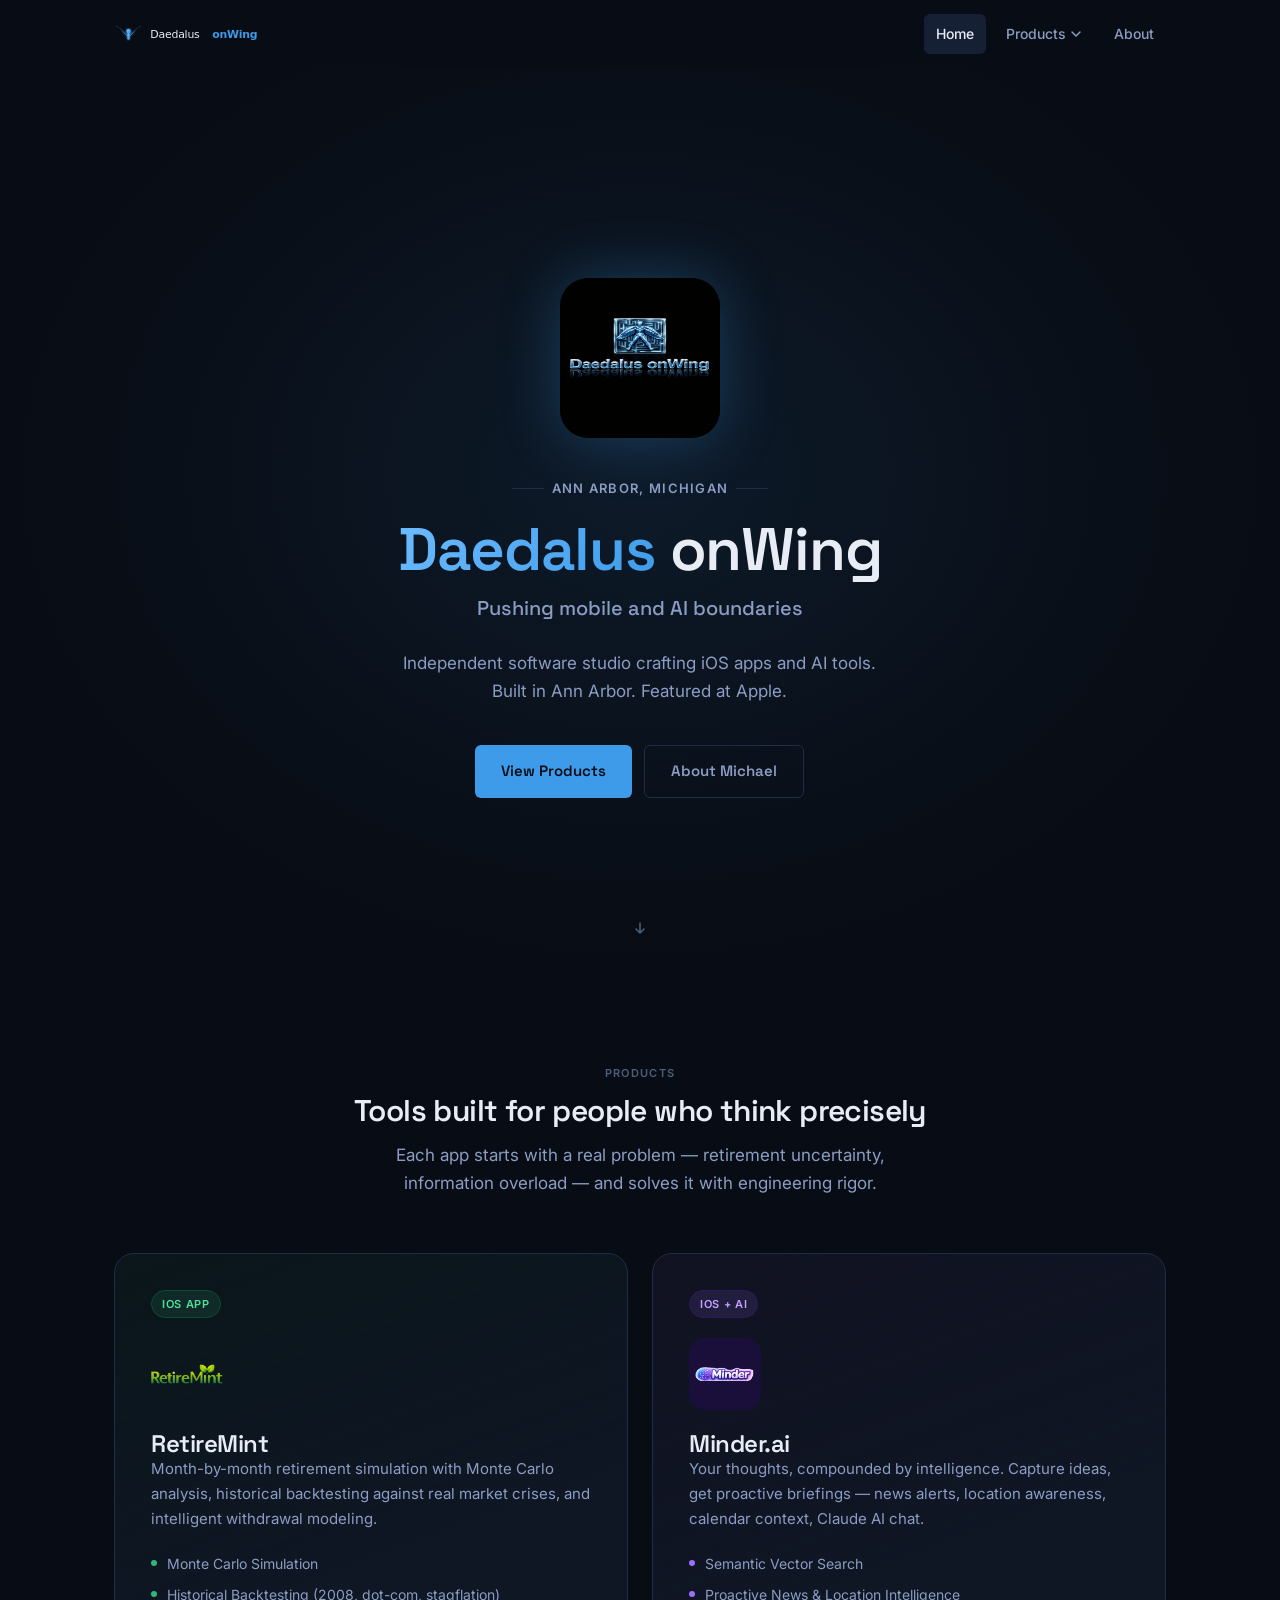
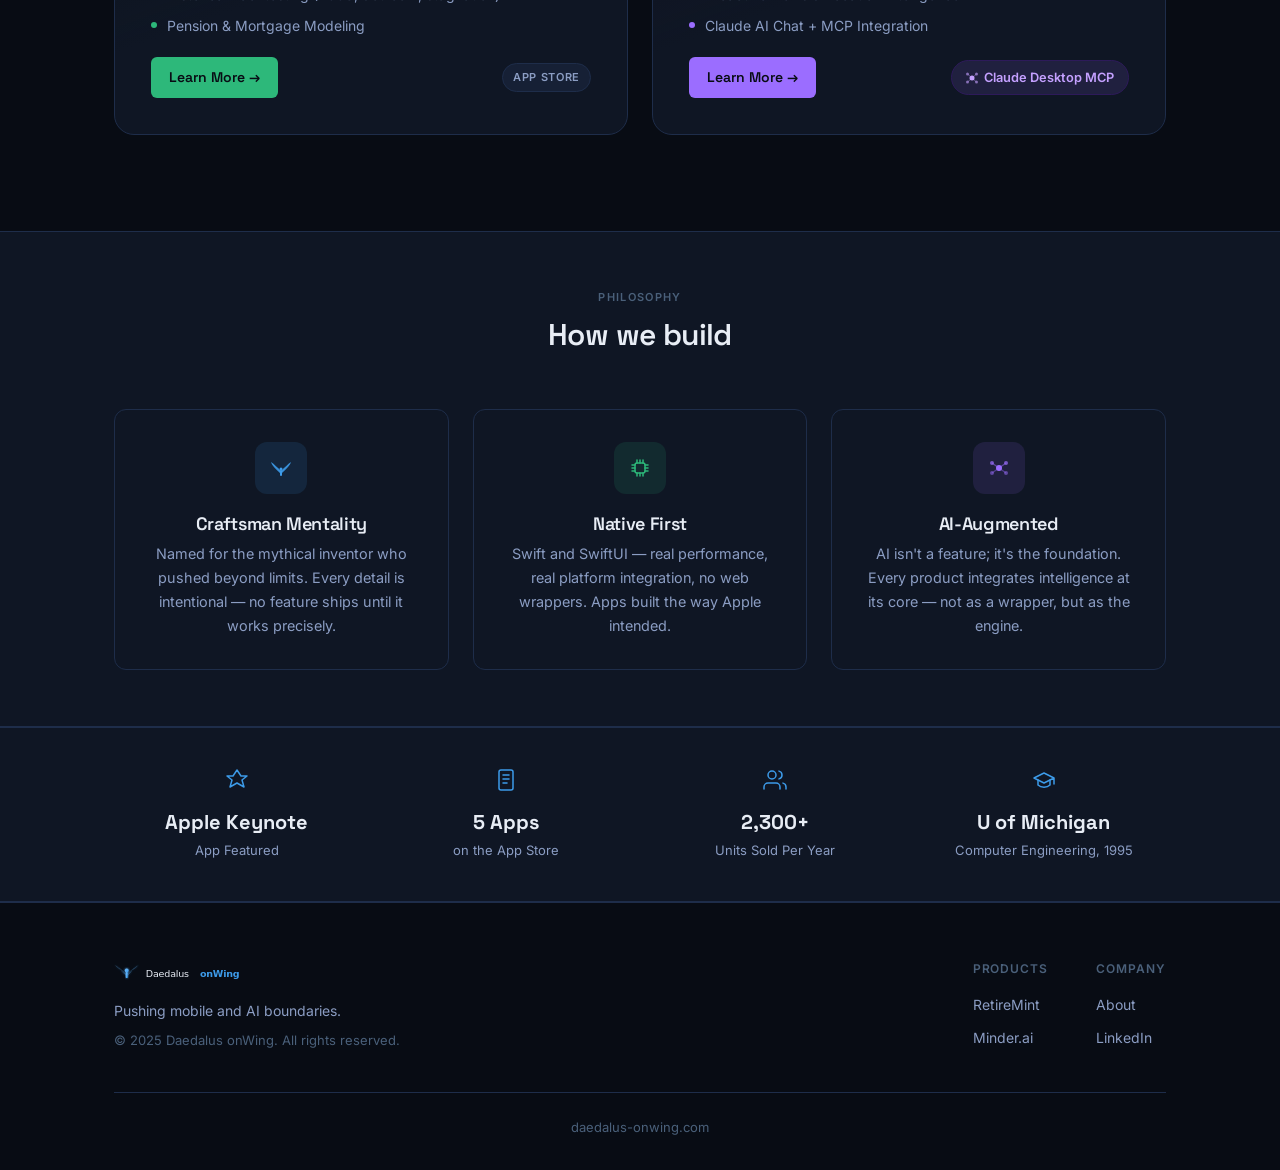
==== index.html @ b5684423 "Initial Daedalus onWing website" ====
<!DOCTYPE html>
<html lang="en">
<head>
  <meta charset="UTF-8">
  <meta name="viewport" content="width=device-width, initial-scale=1.0">
  <title>Daedalus onWing — Pushing Mobile and AI Boundaries</title>
  <meta name="description" content="Independent software studio crafting iOS apps and AI tools. Home of RetireMint and Minder.ai. Built in Ann Arbor. Featured at Apple.">
  <meta property="og:type" content="website">
  <meta property="og:title" content="Daedalus onWing — Pushing Mobile and AI Boundaries">
  <meta property="og:description" content="Independent software studio crafting iOS apps and AI tools. Home of RetireMint and Minder.ai.">
  <meta property="og:url" content="https://daedalus-onwing.com/">
  <link rel="preconnect" href="https://fonts.googleapis.com">
  <link rel="preconnect" href="https://fonts.gstatic.com" crossorigin>
  <link href="https://fonts.googleapis.com/css2?family=Inter:wght@300;400;500;600;700&family=Space+Grotesk:wght@400;500;600;700&display=swap" rel="stylesheet">
  <link rel="stylesheet" href="/assets/css/main.css">
</head>
<body>

<!-- ── Navigation ── -->
<nav class="nav" id="nav">
  <div class="nav-inner container">
    <a href="/index.html" class="nav-logo">
      <img src="/assets/svg/logo-daedalus.svg" alt="Daedalus onWing" height="32" width="160">
    </a>
    <ul class="nav-links">
      <li><a href="/index.html" class="nav-link active">Home</a></li>
      <li class="nav-item-dropdown">
        <button class="nav-link nav-dropdown-trigger" aria-expanded="false" aria-haspopup="true">
          Products
          <svg width="12" height="12" viewBox="0 0 12 12" fill="none">
            <path d="M2 4l4 4 4-4" stroke="currentColor" stroke-width="1.5" stroke-linecap="round" stroke-linejoin="round"/>
          </svg>
        </button>
        <div class="nav-dropdown">
          <a href="/products/retiremint.html" class="nav-dropdown-item">
            <img src="/assets/svg/logo-retiremint.svg" height="22" width="110" alt="">
            <div>
              <strong>RetireMint</strong>
              <span>Retirement planning simulator</span>
            </div>
          </a>
          <div class="nav-dropdown-divider"></div>
          <a href="/products/minder-ai.html" class="nav-dropdown-item">
            <img src="/assets/svg/logo-minder.svg" height="22" width="100" alt="">
            <div>
              <strong>Minder.ai</strong>
              <span>Proactive knowledge intelligence</span>
            </div>
          </a>
        </div>
      </li>
      <li><a href="/about.html" class="nav-link">About</a></li>
    </ul>
    <button class="nav-hamburger" aria-label="Open menu" aria-expanded="false">
      <span></span><span></span><span></span>
    </button>
  </div>
  <div class="nav-mobile-drawer">
    <a href="/index.html" class="nav-mobile-link">Home</a>
    <div class="nav-mobile-label">Products</div>
    <a href="/products/retiremint.html" class="nav-mobile-link nav-mobile-link--sub">RetireMint</a>
    <a href="/products/minder-ai.html"  class="nav-mobile-link nav-mobile-link--sub">Minder.ai</a>
    <a href="/about.html" class="nav-mobile-link">About</a>
  </div>
</nav>

<main style="padding-top: 68px;">

  <!-- ── Hero ── -->
  <section class="hero hero-glow-brand">
    <div class="hero-content">
      <img src="/assets/images/hero-daedalus.png"
           alt="Daedalus onWing" class="hero-logo animate-in"
           width="160" height="160"
           style="border-radius: 28px; box-shadow: 0 0 60px rgba(61,155,233,0.3);">
      <div class="hero-eyebrow animate-in" style="--delay:100ms">Ann Arbor, Michigan</div>
      <h1 class="animate-in" style="--delay:180ms">
        <span class="grad-brand">Daedalus</span> onWing
      </h1>
      <p class="hero-tagline animate-in" style="--delay:240ms">
        Pushing mobile and AI boundaries
      </p>
      <p class="hero-desc animate-in" style="--delay:300ms">
        Independent software studio crafting iOS apps and AI tools.<br>
        Built in Ann Arbor. Featured at Apple.
      </p>
      <div class="hero-cta animate-in" style="--delay:380ms">
        <a href="#products" class="btn btn-primary">View Products</a>
        <a href="/about.html" class="btn btn-ghost">About Michael</a>
      </div>
    </div>
    <div class="scroll-indicator">
      <svg width="16" height="16" viewBox="0 0 16 16" fill="none">
        <path d="M8 3v10M4 9l4 4 4-4" stroke="currentColor" stroke-width="1.5" stroke-linecap="round" stroke-linejoin="round"/>
      </svg>
    </div>
  </section>

  <!-- ── Products ── -->
  <section class="section" id="products">
    <div class="container">
      <div class="section-header animate-in">
        <span class="section-label">Products</span>
        <h2>Tools built for people who think precisely</h2>
        <p>Each app starts with a real problem — retirement uncertainty, information overload — and solves it with engineering rigor.</p>
      </div>

      <div class="products-grid">
        <!-- RetireMint -->
        <div class="product-card product-card-mint animate-in" style="--delay:80ms">
          <div class="product-card-header">
            <span class="badge badge-mint">iOS App</span>
          </div>
          <img src="/assets/images/retiremint-logo.png"
               alt="RetireMint" class="product-logo"
               width="72" height="72"
               style="border-radius: 16px;">
          <div>
            <h3>RetireMint</h3>
            <p>Month-by-month retirement simulation with Monte Carlo analysis, historical backtesting against real market crises, and intelligent withdrawal modeling.</p>
          </div>
          <div class="product-features">
            <div class="product-feature">
              <span class="product-feature-dot dot-mint"></span>
              Monte Carlo Simulation
            </div>
            <div class="product-feature">
              <span class="product-feature-dot dot-mint"></span>
              Historical Backtesting (2008, dot-com, stagflation)
            </div>
            <div class="product-feature">
              <span class="product-feature-dot dot-mint"></span>
              Pension &amp; Mortgage Modeling
            </div>
          </div>
          <div class="product-card-footer">
            <a href="/products/retiremint.html" class="btn btn-sm btn-mint">Learn More →</a>
            <span class="badge badge-neutral">App Store</span>
          </div>
        </div>

        <!-- Minder.ai -->
        <div class="product-card product-card-mind animate-in" style="--delay:160ms">
          <div class="product-card-header">
            <span class="badge badge-mind">iOS + AI</span>
          </div>
          <img src="/assets/images/minder-appname.png"
               alt="Minder.ai" class="product-logo"
               width="72" height="72"
               style="border-radius: 16px; object-fit: contain; background: #1a0f3a; padding: 6px;">
          <div>
            <h3>Minder.ai</h3>
            <p>Your thoughts, compounded by intelligence. Capture ideas, get proactive briefings — news alerts, location awareness, calendar context, Claude AI chat.</p>
          </div>
          <div class="product-features">
            <div class="product-feature">
              <span class="product-feature-dot dot-mind"></span>
              Semantic Vector Search
            </div>
            <div class="product-feature">
              <span class="product-feature-dot dot-mind"></span>
              Proactive News &amp; Location Intelligence
            </div>
            <div class="product-feature">
              <span class="product-feature-dot dot-mind"></span>
              Claude AI Chat + MCP Integration
            </div>
          </div>
          <div class="product-card-footer">
            <a href="/products/minder-ai.html" class="btn btn-sm btn-mind">Learn More →</a>
            <span class="mcp-pill">
              <svg width="12" height="12" viewBox="0 0 12 12" fill="none">
                <circle cx="6" cy="6" r="2.5" fill="currentColor"/>
                <circle cx="1.5" cy="2" r="1.5" fill="currentColor" opacity="0.6"/>
                <circle cx="10.5" cy="2" r="1.5" fill="currentColor" opacity="0.6"/>
                <circle cx="1.5" cy="10" r="1.5" fill="currentColor" opacity="0.6"/>
                <circle cx="10.5" cy="10" r="1.5" fill="currentColor" opacity="0.6"/>
                <line x1="6" y1="6" x2="1.5" y2="2" stroke="currentColor" stroke-width="0.8" opacity="0.5"/>
                <line x1="6" y1="6" x2="10.5" y2="2" stroke="currentColor" stroke-width="0.8" opacity="0.5"/>
                <line x1="6" y1="6" x2="1.5" y2="10" stroke="currentColor" stroke-width="0.8" opacity="0.5"/>
                <line x1="6" y1="6" x2="10.5" y2="10" stroke="currentColor" stroke-width="0.8" opacity="0.5"/>
              </svg>
              Claude Desktop MCP
            </span>
          </div>
        </div>
      </div>
    </div>
  </section>

  <!-- ── Studio Philosophy ── -->
  <section class="section-sm" style="background: var(--surface); border-top: 1px solid var(--border); border-bottom: 1px solid var(--border);">
    <div class="container">
      <div class="section-header animate-in">
        <span class="section-label">Philosophy</span>
        <h2>How we build</h2>
      </div>
      <div class="philosophy-grid">
        <div class="philosophy-card animate-in" style="--delay:60ms">
          <div class="philosophy-icon">
            <!-- Wing icon -->
            <svg width="24" height="24" viewBox="0 0 24 24" fill="none">
              <path d="M12 18C8 14 3 10 2 6c3 2 7 6 10 9z" fill="currentColor" opacity="0.9"/>
              <path d="M12 18c4-4 9-8 10-12-3 2-7 6-10 9z" fill="currentColor" opacity="0.9"/>
              <rect x="11" y="14" width="2" height="6" rx="1" fill="currentColor"/>
              <circle cx="12" cy="13" r="1.5" fill="currentColor"/>
            </svg>
          </div>
          <h3>Craftsman Mentality</h3>
          <p>Named for the mythical inventor who pushed beyond limits. Every detail is intentional — no feature ships until it works precisely.</p>
        </div>
        <div class="philosophy-card animate-in" style="--delay:140ms">
          <div class="philosophy-icon" style="background: var(--mint-glow); color: var(--mint);">
            <!-- Chip icon -->
            <svg width="24" height="24" viewBox="0 0 24 24" fill="none">
              <rect x="7" y="7" width="10" height="10" rx="2" stroke="currentColor" stroke-width="1.5"/>
              <path d="M9 4v3M12 4v3M15 4v3M9 17v3M12 17v3M15 17v3M4 9h3M4 12h3M4 15h3M17 9h3M17 12h3M17 15h3" stroke="currentColor" stroke-width="1.5" stroke-linecap="round"/>
            </svg>
          </div>
          <h3>Native First</h3>
          <p>Swift and SwiftUI — real performance, real platform integration, no web wrappers. Apps built the way Apple intended.</p>
        </div>
        <div class="philosophy-card animate-in" style="--delay:220ms">
          <div class="philosophy-icon" style="background: var(--mind-glow); color: var(--mind);">
            <!-- Brain/nodes icon -->
            <svg width="24" height="24" viewBox="0 0 24 24" fill="none">
              <circle cx="12" cy="12" r="3" fill="currentColor"/>
              <circle cx="5" cy="7"  r="2" fill="currentColor" opacity="0.7"/>
              <circle cx="19" cy="7" r="2" fill="currentColor" opacity="0.7"/>
              <circle cx="5" cy="17" r="2" fill="currentColor" opacity="0.5"/>
              <circle cx="19" cy="17" r="2" fill="currentColor" opacity="0.5"/>
              <line x1="12" y1="12" x2="5"  y2="7"  stroke="currentColor" stroke-width="1.2" opacity="0.5"/>
              <line x1="12" y1="12" x2="19" y2="7"  stroke="currentColor" stroke-width="1.2" opacity="0.5"/>
              <line x1="12" y1="12" x2="5"  y2="17" stroke="currentColor" stroke-width="1.2" opacity="0.4"/>
              <line x1="12" y1="12" x2="19" y2="17" stroke="currentColor" stroke-width="1.2" opacity="0.4"/>
            </svg>
          </div>
          <h3>AI-Augmented</h3>
          <p>AI isn't a feature; it's the foundation. Every product integrates intelligence at its core — not as a wrapper, but as the engine.</p>
        </div>
      </div>
    </div>
  </section>

  <!-- ── Credibility Strip ── -->
  <section class="cred-strip">
    <div class="container">
      <div class="cred-grid">
        <div class="cred-item animate-in">
          <div class="cred-icon">
            <svg width="24" height="24" viewBox="0 0 24 24" fill="none">
              <path d="M12 2L8 8H2l5 4-2 7 7-4 7 4-2-7 5-4h-6z" stroke="currentColor" stroke-width="1.5" stroke-linejoin="round"/>
            </svg>
          </div>
          <div class="cred-value">Apple Keynote</div>
          <div class="cred-label">App Featured</div>
        </div>
        <div class="cred-item animate-in" style="--delay:80ms">
          <div class="cred-icon">
            <svg width="24" height="24" viewBox="0 0 24 24" fill="none">
              <rect x="5" y="2" width="14" height="20" rx="2" stroke="currentColor" stroke-width="1.5"/>
              <path d="M9 7h6M9 11h6M9 15h4" stroke="currentColor" stroke-width="1.5" stroke-linecap="round"/>
            </svg>
          </div>
          <div class="cred-value">5 Apps</div>
          <div class="cred-label">on the App Store</div>
        </div>
        <div class="cred-item animate-in" style="--delay:160ms">
          <div class="cred-icon">
            <svg width="24" height="24" viewBox="0 0 24 24" fill="none">
              <path d="M17 21v-2a4 4 0 0 0-4-4H5a4 4 0 0 0-4 4v2" stroke="currentColor" stroke-width="1.5" stroke-linecap="round"/>
              <circle cx="9" cy="7" r="4" stroke="currentColor" stroke-width="1.5"/>
              <path d="M23 21v-2a4 4 0 0 0-3-3.87M16 3.13a4 4 0 0 1 0 7.75" stroke="currentColor" stroke-width="1.5" stroke-linecap="round"/>
            </svg>
          </div>
          <div class="cred-value">2,300+</div>
          <div class="cred-label">Units Sold Per Year</div>
        </div>
        <div class="cred-item animate-in" style="--delay:240ms">
          <div class="cred-icon">
            <svg width="24" height="24" viewBox="0 0 24 24" fill="none">
              <path d="M22 10v6M2 10l10-5 10 5-10 5-10-5z" stroke="currentColor" stroke-width="1.5" stroke-linecap="round" stroke-linejoin="round"/>
              <path d="M6 12v5c3 3 9 3 12 0v-5" stroke="currentColor" stroke-width="1.5" stroke-linecap="round"/>
            </svg>
          </div>
          <div class="cred-value">U of Michigan</div>
          <div class="cred-label">Computer Engineering, 1995</div>
        </div>
      </div>
    </div>
  </section>

</main>

<!-- ── Footer ── -->
<footer class="footer">
  <div class="container">
    <div class="footer-inner">
      <div class="footer-brand">
        <img src="/assets/svg/logo-daedalus.svg" alt="Daedalus onWing" height="28" width="140">
        <p class="footer-tagline">Pushing mobile and AI boundaries.</p>
        <p class="footer-copy">© 2025 Daedalus onWing. All rights reserved.</p>
      </div>
      <nav class="footer-nav">
        <div class="footer-col">
          <strong>Products</strong>
          <a href="/products/retiremint.html">RetireMint</a>
          <a href="/products/minder-ai.html">Minder.ai</a>
        </div>
        <div class="footer-col">
          <strong>Company</strong>
          <a href="/about.html">About</a>
          <a href="https://www.linkedin.com/in/MichaelASuarez" target="_blank" rel="noopener noreferrer">LinkedIn</a>
        </div>
      </nav>
    </div>
    <div class="footer-bottom">daedalus-onwing.com</div>
  </div>
</footer>

<script src="/assets/js/main.js"></script>
</body>
</html>
---- assets/css/main.css ----
/* ============================================================
   Daedalus onWing — main.css
   ============================================================ */

/* 1. Reset */
*, *::before, *::after { box-sizing: border-box; }
html { scroll-behavior: smooth; }
body { margin: 0; }
img, video { display: block; max-width: 100%; }
ul { list-style: none; margin: 0; padding: 0; }
button { font: inherit; cursor: pointer; }
a { text-decoration: none; color: inherit; }

/* 2. CSS Custom Properties */
:root {
  --bg:           #080c14;
  --surface:      #0f1624;
  --surface-2:    #162035;
  --border:       #1e2d4a;
  --border-glow:  #2d4a7a;
  --text:         #e8edf5;
  --text-muted:   #8b9dc3;
  --text-dim:     #4a607a;

  --brand:        #3d9be9;
  --brand-bright: #6dbcff;
  --brand-dim:    #1a4a7a;
  --brand-glow:   rgba(61, 155, 233, 0.12);
  --brand-glow-strong: rgba(61, 155, 233, 0.22);

  --mint:         #2db87a;
  --mint-bright:  #50e09a;
  --mint-dim:     #0f4a30;
  --mint-glow:    rgba(45, 184, 122, 0.12);

  --mind:         #9b6dff;
  --mind-bright:  #c4a0ff;
  --mind-dim:     #2d1a5a;
  --mind-glow:    rgba(155, 109, 255, 0.12);

  --radius-sm:  6px;
  --radius-md:  12px;
  --radius-lg:  20px;
  --radius-xl:  32px;
  --trans:      250ms ease;
  --trans-fast: 150ms ease;
  --shadow:     0 4px 24px rgba(0,0,0,0.45);
}

/* 3. Base Typography */
body {
  font-family: 'Inter', system-ui, sans-serif;
  font-size: 1rem;
  line-height: 1.65;
  color: var(--text);
  background: var(--bg);
  -webkit-font-smoothing: antialiased;
}

h1, h2, h3, h4 {
  font-family: 'Space Grotesk', system-ui, sans-serif;
  font-weight: 600;
  line-height: 1.15;
  letter-spacing: -0.02em;
  margin: 0 0 1rem;
  color: var(--text);
}

h1 { font-size: clamp(2rem, 5vw, 3rem); }
h2 { font-size: clamp(1.5rem, 3.5vw, 1.875rem); }
h3 { font-size: 1.25rem; }
h4 { font-size: 1.05rem; }

p { margin: 0 0 1rem; color: var(--text-muted); }
p:last-child { margin-bottom: 0; }

code, pre {
  font-family: 'SF Mono', 'Fira Code', 'Cascadia Code', monospace;
  font-size: 0.875rem;
}

/* 4. Layout */
.container { max-width: 1100px; margin: 0 auto; padding: 0 24px; }
.container-narrow { max-width: 760px; margin: 0 auto; padding: 0 24px; }
.section { padding: 96px 0; }
.section-sm { padding: 56px 0; }

@media (max-width: 768px) {
  .section { padding: 56px 0; }
  .section-sm { padding: 40px 0; }
}

/* 5. Animations */
.animate-in {
  opacity: 0;
  transform: translateY(28px);
  transition: opacity 0.55s ease, transform 0.55s ease;
  transition-delay: var(--delay, 0ms);
}
.animate-in.visible {
  opacity: 1;
  transform: translateY(0);
}

/* 6. Navigation */
.nav {
  position: fixed;
  top: 0; left: 0; right: 0;
  z-index: 200;
  transition: background var(--trans), border-color var(--trans), box-shadow var(--trans);
}
.nav.scrolled {
  background: rgba(8, 12, 20, 0.88);
  backdrop-filter: blur(20px);
  -webkit-backdrop-filter: blur(20px);
  border-bottom: 1px solid var(--border);
  box-shadow: 0 2px 20px rgba(0,0,0,0.3);
}
.nav-inner {
  display: flex;
  align-items: center;
  height: 68px;
  gap: 48px;
}
.nav-logo img { display: block; }
.nav-logo { flex-shrink: 0; }
.nav-links {
  display: flex;
  align-items: center;
  gap: 8px;
  margin-left: auto;
}
.nav-link {
  display: flex;
  align-items: center;
  gap: 4px;
  padding: 8px 12px;
  border-radius: var(--radius-sm);
  color: var(--text-muted);
  font-size: 0.875rem;
  font-weight: 500;
  background: none;
  border: none;
  transition: color var(--trans-fast), background var(--trans-fast);
  white-space: nowrap;
}
.nav-link:hover, .nav-link.active { color: var(--text); background: var(--surface-2); }
.nav-link svg { transition: transform var(--trans-fast); }
.nav-item-dropdown:hover .nav-link svg { transform: rotate(180deg); }

/* Dropdown */
.nav-item-dropdown { position: relative; }
.nav-dropdown {
  position: absolute;
  top: calc(100% + 8px);
  right: 0;
  min-width: 260px;
  background: var(--surface-2);
  border: 1px solid var(--border);
  border-radius: var(--radius-md);
  padding: 6px;
  opacity: 0;
  pointer-events: none;
  transform: translateY(-8px) scale(0.98);
  transform-origin: top right;
  transition: opacity var(--trans), transform var(--trans);
  box-shadow: var(--shadow);
}
.nav-item-dropdown:hover .nav-dropdown,
.nav-item-dropdown:focus-within .nav-dropdown {
  opacity: 1;
  pointer-events: auto;
  transform: translateY(0) scale(1);
}
.nav-dropdown-item {
  display: flex;
  align-items: center;
  gap: 12px;
  padding: 10px 12px;
  border-radius: var(--radius-sm);
  transition: background var(--trans-fast);
}
.nav-dropdown-item:hover { background: var(--surface); }
.nav-dropdown-item img { flex-shrink: 0; object-fit: contain; }
.nav-dropdown-item strong { display: block; color: var(--text); font-size: 0.875rem; font-weight: 600; }
.nav-dropdown-item span   { display: block; color: var(--text-muted); font-size: 0.75rem; margin-top: 1px; }
.nav-dropdown-divider { height: 1px; background: var(--border); margin: 4px 0; }

/* Hamburger */
.nav-hamburger {
  display: none;
  flex-direction: column;
  gap: 5px;
  padding: 8px;
  background: none;
  border: none;
  margin-left: auto;
}
.nav-hamburger span {
  display: block;
  width: 22px; height: 2px;
  background: var(--text);
  border-radius: 2px;
  transition: transform var(--trans), opacity var(--trans);
}
.nav.mobile-open .nav-hamburger span:nth-child(1) { transform: translateY(7px) rotate(45deg); }
.nav.mobile-open .nav-hamburger span:nth-child(2) { opacity: 0; }
.nav.mobile-open .nav-hamburger span:nth-child(3) { transform: translateY(-7px) rotate(-45deg); }

/* Mobile drawer */
.nav-mobile-drawer {
  display: none;
  flex-direction: column;
  padding: 8px 24px 24px;
  border-top: 1px solid var(--border);
  background: rgba(8, 12, 20, 0.96);
  backdrop-filter: blur(20px);
}
.nav.mobile-open .nav-mobile-drawer { display: flex; }
.nav-mobile-link {
  padding: 12px 0;
  color: var(--text);
  font-weight: 500;
  border-bottom: 1px solid var(--border);
}
.nav-mobile-link:last-child { border-bottom: none; }
.nav-mobile-link--sub {
  padding-left: 16px;
  color: var(--text-muted);
  font-weight: 400;
  font-size: 0.9375rem;
}
.nav-mobile-label {
  padding: 12px 0 6px;
  font-size: 0.6875rem;
  text-transform: uppercase;
  letter-spacing: 0.08em;
  color: var(--text-dim);
}

@media (max-width: 768px) {
  .nav-links { display: none; }
  .nav-hamburger { display: flex; }
}

/* 7. Buttons */
.btn {
  display: inline-flex;
  align-items: center;
  gap: 8px;
  padding: 13px 26px;
  border-radius: var(--radius-sm);
  font-family: 'Space Grotesk', sans-serif;
  font-weight: 600;
  font-size: 0.9375rem;
  text-decoration: none;
  border: none;
  cursor: pointer;
  transition: all var(--trans-fast);
  white-space: nowrap;
}
.btn-primary {
  background: var(--brand);
  color: #080c14;
}
.btn-primary:hover {
  background: var(--brand-bright);
  box-shadow: 0 0 24px rgba(61, 155, 233, 0.4);
  transform: translateY(-1px);
}
.btn-ghost {
  background: transparent;
  color: var(--text-muted);
  border: 1px solid var(--border);
}
.btn-ghost:hover {
  color: var(--text);
  border-color: var(--border-glow);
  background: var(--surface);
}
.btn-mint {
  background: var(--mint);
  color: #080c14;
}
.btn-mint:hover {
  background: var(--mint-bright);
  box-shadow: 0 0 24px rgba(45, 184, 122, 0.4);
  transform: translateY(-1px);
}
.btn-mind {
  background: var(--mind);
  color: #080c14;
}
.btn-mind:hover {
  background: var(--mind-bright);
  box-shadow: 0 0 24px rgba(155, 109, 255, 0.4);
  transform: translateY(-1px);
}
.btn-sm { padding: 9px 18px; font-size: 0.875rem; }
.btn-group { display: flex; gap: 12px; flex-wrap: wrap; align-items: center; }

/* 8. Badges */
.badge {
  display: inline-flex;
  align-items: center;
  gap: 5px;
  padding: 4px 10px;
  border-radius: 100px;
  font-size: 0.6875rem;
  font-weight: 600;
  letter-spacing: 0.06em;
  text-transform: uppercase;
}
.badge-brand { background: var(--brand-glow); color: var(--brand-bright); border: 1px solid var(--brand-dim); }
.badge-mint  { background: var(--mint-glow);  color: var(--mint-bright);  border: 1px solid var(--mint-dim); }
.badge-mind  { background: var(--mind-glow);  color: var(--mind-bright);  border: 1px solid var(--mind-dim); }
.badge-neutral { background: var(--surface-2); color: var(--text-muted); border: 1px solid var(--border); }

/* 9. Cards */
.card {
  background: var(--surface);
  border: 1px solid var(--border);
  border-radius: var(--radius-md);
  padding: 28px;
  transition: border-color var(--trans), box-shadow var(--trans), transform var(--trans);
}
.card:hover { transform: translateY(-3px); }
.card-brand:hover { border-color: var(--brand); box-shadow: 0 8px 40px var(--brand-glow-strong); }
.card-mint:hover  { border-color: var(--mint);  box-shadow: 0 8px 40px var(--mint-glow); }
.card-mind:hover  { border-color: var(--mind);  box-shadow: 0 8px 40px var(--mind-glow); }

/* 10. Hero */
.hero {
  min-height: 100vh;
  display: flex;
  align-items: center;
  justify-content: center;
  text-align: center;
  position: relative;
  overflow: hidden;
  padding: 120px 24px 80px;
}
.hero-glow-brand {
  background: radial-gradient(ellipse 900px 700px at 50% 45%,
    rgba(61, 155, 233, 0.1) 0%,
    rgba(61, 155, 233, 0.04) 40%,
    transparent 70%);
}
.hero-glow-mint {
  background: radial-gradient(ellipse 900px 700px at 50% 45%,
    rgba(45, 184, 122, 0.1) 0%,
    rgba(45, 184, 122, 0.04) 40%,
    transparent 70%);
}
.hero-glow-mind {
  background: radial-gradient(ellipse 900px 700px at 50% 45%,
    rgba(155, 109, 255, 0.1) 0%,
    rgba(155, 109, 255, 0.04) 40%,
    transparent 70%);
}
.hero-content { max-width: 720px; margin: 0 auto; position: relative; z-index: 1; }
.hero-logo { margin: 0 auto 32px; display: block; }
.hero-eyebrow {
  display: inline-flex;
  align-items: center;
  gap: 8px;
  font-size: 0.8125rem;
  font-weight: 600;
  letter-spacing: 0.1em;
  text-transform: uppercase;
  color: var(--text-muted);
  margin-bottom: 16px;
}
.hero-eyebrow::before, .hero-eyebrow::after {
  content: '';
  display: block;
  width: 32px; height: 1px;
  background: var(--border);
}
.hero h1 { font-size: clamp(2.5rem, 6vw, 3.75rem); margin-bottom: 0.5rem; }
.hero-tagline {
  font-family: 'Space Grotesk', sans-serif;
  font-size: clamp(1rem, 2.5vw, 1.25rem);
  font-weight: 500;
  color: var(--text-muted);
  margin: 0 0 1.5rem;
}
.hero-desc { font-size: 1.0625rem; color: var(--text-muted); margin-bottom: 2.5rem; }
.hero-cta { display: flex; gap: 12px; justify-content: center; flex-wrap: wrap; }

/* Gradient text */
.grad-brand {
  background: linear-gradient(135deg, var(--brand-bright), var(--brand));
  -webkit-background-clip: text;
  -webkit-text-fill-color: transparent;
  background-clip: text;
}
.grad-mint {
  background: linear-gradient(135deg, var(--mint-bright), var(--mint));
  -webkit-background-clip: text;
  -webkit-text-fill-color: transparent;
  background-clip: text;
}
.grad-mind {
  background: linear-gradient(135deg, var(--mind-bright), var(--mind));
  -webkit-background-clip: text;
  -webkit-text-fill-color: transparent;
  background-clip: text;
}

/* Scroll indicator */
.scroll-indicator {
  position: absolute;
  bottom: 32px;
  left: 50%;
  transform: translateX(-50%);
  display: flex;
  flex-direction: column;
  align-items: center;
  gap: 6px;
  color: var(--text-dim);
  font-size: 0.6875rem;
  letter-spacing: 0.08em;
  text-transform: uppercase;
  animation: bounce 2s infinite;
}
.scroll-indicator svg { color: var(--text-dim); }
@keyframes bounce {
  0%, 100% { transform: translateX(-50%) translateY(0); }
  50% { transform: translateX(-50%) translateY(6px); }
}

/* 11. Product Cards (home page) */
.products-grid {
  display: grid;
  grid-template-columns: 1fr 1fr;
  gap: 24px;
}
@media (max-width: 768px) { .products-grid { grid-template-columns: 1fr; } }

.product-card {
  border-radius: var(--radius-lg);
  padding: 36px;
  border: 1px solid var(--border);
  display: flex;
  flex-direction: column;
  gap: 20px;
  transition: border-color var(--trans), box-shadow var(--trans), transform var(--trans);
}
.product-card:hover { transform: translateY(-4px); }
.product-card-mint {
  background: linear-gradient(160deg, rgba(45,184,122,0.06) 0%, var(--surface) 60%);
}
.product-card-mint:hover { border-color: var(--mint); box-shadow: 0 12px 48px var(--mint-glow); }
.product-card-mind {
  background: linear-gradient(160deg, rgba(155,109,255,0.06) 0%, var(--surface) 60%);
}
.product-card-mind:hover { border-color: var(--mind); box-shadow: 0 12px 48px var(--mind-glow); }

.product-card-header { display: flex; align-items: flex-start; justify-content: space-between; gap: 12px; }
.product-logo { border-radius: var(--radius-sm); object-fit: contain; }
.product-card h3 { margin: 0; font-size: 1.5rem; }
.product-card p { font-size: 0.9375rem; margin: 0; }
.product-features { display: flex; flex-direction: column; gap: 8px; }
.product-feature {
  display: flex;
  align-items: center;
  gap: 10px;
  font-size: 0.875rem;
  color: var(--text-muted);
}
.product-feature-dot {
  width: 6px; height: 6px;
  border-radius: 50%;
  flex-shrink: 0;
}
.dot-mint { background: var(--mint); }
.dot-mind { background: var(--mind); }
.product-card-footer { margin-top: auto; display: flex; align-items: center; justify-content: space-between; gap: 12px; flex-wrap: wrap; }

/* App Store badge */
.appstore-badge {
  display: inline-block;
  transition: opacity var(--trans-fast), transform var(--trans-fast);
}
.appstore-badge:hover { opacity: 0.85; transform: translateY(-1px); }
.appstore-badge img { height: 36px; }

/* 12. Philosophy Grid (home) */
.philosophy-grid {
  display: grid;
  grid-template-columns: repeat(3, 1fr);
  gap: 24px;
}
@media (max-width: 768px) { .philosophy-grid { grid-template-columns: 1fr; } }

.philosophy-card {
  padding: 32px;
  border-radius: var(--radius-md);
  background: var(--surface);
  border: 1px solid var(--border);
  text-align: center;
}
.philosophy-icon {
  width: 52px; height: 52px;
  margin: 0 auto 20px;
  background: var(--brand-glow);
  border-radius: var(--radius-md);
  display: flex;
  align-items: center;
  justify-content: center;
  color: var(--brand);
}
.philosophy-card h3 { font-size: 1.125rem; margin-bottom: 8px; }
.philosophy-card p { font-size: 0.9rem; }

/* 13. Credibility Strip */
.cred-strip {
  background: var(--surface);
  border-top: 1px solid var(--border);
  border-bottom: 1px solid var(--border);
  padding: 40px 0;
}
.cred-grid {
  display: grid;
  grid-template-columns: repeat(4, 1fr);
  gap: 24px;
  text-align: center;
}
@media (max-width: 768px) { .cred-grid { grid-template-columns: repeat(2, 1fr); gap: 32px; } }
.cred-item { display: flex; flex-direction: column; align-items: center; gap: 6px; }
.cred-icon { color: var(--brand); margin-bottom: 4px; }
.cred-value {
  font-family: 'Space Grotesk', sans-serif;
  font-size: 1.25rem;
  font-weight: 700;
  color: var(--text);
  line-height: 1.2;
}
.cred-label { font-size: 0.8125rem; color: var(--text-muted); }

/* 14. Feature Blocks (alternating) */
.feature-blocks { display: flex; flex-direction: column; gap: 80px; }
.feature-block {
  display: grid;
  grid-template-columns: 1fr 1fr;
  gap: 64px;
  align-items: center;
}
.feature-block.reverse { direction: rtl; }
.feature-block.reverse > * { direction: ltr; }
@media (max-width: 768px) {
  .feature-block { grid-template-columns: 1fr; gap: 40px; direction: ltr; }
  .feature-block.reverse { direction: ltr; }
}
.feature-block-text { }
.feature-block-text h3 { font-size: 1.625rem; margin-bottom: 12px; }
.feature-block-text p { font-size: 1rem; line-height: 1.7; }
.feature-bullet-list { margin-top: 16px; display: flex; flex-direction: column; gap: 8px; }
.feature-bullet {
  display: flex;
  align-items: center;
  gap: 10px;
  font-size: 0.9rem;
  color: var(--text-muted);
}
.feature-bullet::before {
  content: '';
  width: 5px; height: 5px;
  border-radius: 50%;
  background: var(--brand);
  flex-shrink: 0;
}
.feature-bullet.mint::before { background: var(--mint); }
.feature-bullet.mind::before { background: var(--mind); }

/* Phone/screenshot mockup */
.screen-mockup {
  border-radius: var(--radius-lg);
  overflow: hidden;
  border: 1px solid var(--border);
  box-shadow: 0 24px 80px rgba(0,0,0,0.5);
  max-width: 340px;
  margin: 0 auto;
  background: var(--surface-2);
}
.screen-mockup img { width: 100%; display: block; }
.screen-mockup-bar {
  height: 32px;
  background: var(--surface-2);
  display: flex;
  align-items: center;
  padding: 0 14px;
  gap: 6px;
  border-bottom: 1px solid var(--border);
}
.screen-mockup-dot {
  width: 10px; height: 10px;
  border-radius: 50%;
  background: var(--border);
}

/* 15. Feature Grid (6-cell) */
.feature-grid-6 {
  display: grid;
  grid-template-columns: repeat(3, 1fr);
  gap: 20px;
}
@media (max-width: 768px) { .feature-grid-6 { grid-template-columns: 1fr 1fr; } }
@media (max-width: 480px) { .feature-grid-6 { grid-template-columns: 1fr; } }

.feature-cell {
  background: var(--surface);
  border: 1px solid var(--border);
  border-radius: var(--radius-md);
  padding: 22px;
  transition: border-color var(--trans), box-shadow var(--trans);
}
.feature-cell:hover { border-color: var(--border-glow); }
.feature-cell.mint:hover  { border-color: var(--mint); box-shadow: 0 4px 20px var(--mint-glow); }
.feature-cell.mind:hover  { border-color: var(--mind); box-shadow: 0 4px 20px var(--mind-glow); }
.feature-cell-icon {
  width: 36px; height: 36px;
  border-radius: 8px;
  display: flex;
  align-items: center;
  justify-content: center;
  margin-bottom: 12px;
}
.icon-mint { background: var(--mint-glow); color: var(--mint); }
.icon-mind { background: var(--mind-glow); color: var(--mind); }
.icon-brand { background: var(--brand-glow); color: var(--brand); }
.feature-cell h4 { margin: 0 0 6px; font-size: 0.9375rem; font-weight: 600; }
.feature-cell p { font-size: 0.85rem; margin: 0; line-height: 1.5; }

/* 16. Spec Panel */
.spec-panel {
  background: var(--surface);
  border-radius: var(--radius-md);
  padding: 28px 32px;
  border-left: 3px solid var(--brand);
}
.spec-panel.mint { border-left-color: var(--mint); }
.spec-panel.mind { border-left-color: var(--mind); }
.spec-panel pre {
  margin: 0;
  color: var(--text-muted);
  font-size: 0.875rem;
  line-height: 1.9;
  white-space: pre-wrap;
}
.spec-panel pre strong { color: var(--text); }
.spec-label {
  font-size: 0.6875rem;
  font-weight: 600;
  letter-spacing: 0.1em;
  text-transform: uppercase;
  color: var(--text-dim);
  margin-bottom: 16px;
  display: block;
}

/* 17. Intelligence Loop (Minder) */
.loop-grid {
  display: grid;
  grid-template-columns: repeat(4, 1fr);
  gap: 0;
  position: relative;
}
@media (max-width: 768px) { .loop-grid { grid-template-columns: 1fr 1fr; } }
.loop-step {
  padding: 28px 24px;
  border: 1px solid var(--border);
  text-align: center;
  position: relative;
  background: var(--surface);
  transition: background var(--trans), border-color var(--trans);
}
.loop-step:first-child { border-radius: var(--radius-md) 0 0 var(--radius-md); }
.loop-step:last-child  { border-radius: 0 var(--radius-md) var(--radius-md) 0; }
.loop-step:not(:last-child) { border-right: none; }
.loop-step:hover { background: var(--surface-2); border-color: var(--mind); }
@media (max-width: 768px) {
  .loop-step { border-radius: 0 !important; border-right: 1px solid var(--border) !important; }
  .loop-step:nth-child(2), .loop-step:nth-child(4) { border-right: none !important; }
  .loop-step:nth-child(3), .loop-step:nth-child(4) { border-top: none; }
}
.loop-number {
  width: 32px; height: 32px;
  border-radius: 50%;
  background: var(--mind-glow);
  border: 1px solid var(--mind-dim);
  color: var(--mind-bright);
  font-size: 0.8125rem;
  font-weight: 700;
  display: flex;
  align-items: center;
  justify-content: center;
  margin: 0 auto 12px;
}
.loop-step h4 { font-size: 1rem; margin: 0 0 6px; color: var(--mind-bright); }
.loop-step p { font-size: 0.8rem; margin: 0; line-height: 1.5; }

/* 18. Code Block */
.code-block {
  background: #0a0f1c;
  border: 1px solid var(--border);
  border-radius: var(--radius-md);
  overflow: hidden;
}
.code-block-header {
  padding: 10px 16px;
  border-bottom: 1px solid var(--border);
  display: flex;
  align-items: center;
  gap: 8px;
  background: var(--surface);
}
.code-block-dot { width: 10px; height: 10px; border-radius: 50%; background: var(--border); }
.code-block-title { font-size: 0.75rem; color: var(--text-muted); margin-left: 6px; }
.code-block pre {
  margin: 0;
  padding: 20px;
  font-size: 0.8125rem;
  line-height: 1.7;
  color: #a8c4e8;
  overflow-x: auto;
}
.code-block .k { color: var(--mind-bright); } /* keys */
.code-block .s { color: var(--mint-bright); } /* strings */

/* 19. About page */
.about-grid {
  display: grid;
  grid-template-columns: 1fr 380px;
  gap: 64px;
  align-items: start;
}
@media (max-width: 900px) { .about-grid { grid-template-columns: 1fr; gap: 48px; } }

.about-bio h2 { margin-bottom: 24px; }
.about-bio p { font-size: 1.0625rem; line-height: 1.8; color: var(--text-muted); }
.about-bio p + p { margin-top: 1rem; }
.about-bio p strong { color: var(--text); }

.credentials-panel {
  background: var(--surface);
  border: 1px solid var(--border);
  border-radius: var(--radius-md);
  padding: 28px;
  position: sticky;
  top: 88px;
}
.credentials-panel h4 {
  font-size: 0.6875rem;
  font-weight: 600;
  letter-spacing: 0.1em;
  text-transform: uppercase;
  color: var(--text-dim);
  margin: 0 0 20px;
}
.cred-list { display: flex; flex-direction: column; gap: 16px; }
.cred-entry { }
.cred-entry-title { font-size: 0.875rem; font-weight: 600; color: var(--text); line-height: 1.3; }
.cred-entry-sub { font-size: 0.8125rem; color: var(--text-muted); margin-top: 2px; }
.cred-divider { height: 1px; background: var(--border); }

/* 20. Timeline */
.timeline { position: relative; padding-left: 28px; }
.timeline::before {
  content: '';
  position: absolute;
  left: 7px; top: 6px; bottom: 6px;
  width: 1px;
  background: linear-gradient(to bottom, var(--brand), var(--mind));
  opacity: 0.4;
}
.timeline-item {
  position: relative;
  padding-bottom: 28px;
}
.timeline-item:last-child { padding-bottom: 0; }
.timeline-dot {
  position: absolute;
  left: -28px;
  top: 5px;
  width: 15px; height: 15px;
  border-radius: 50%;
  background: var(--bg);
  border: 2px solid var(--brand);
}
.timeline-item.highlight .timeline-dot { background: var(--brand); box-shadow: 0 0 10px var(--brand); }
.timeline-year {
  font-size: 0.75rem;
  font-weight: 600;
  letter-spacing: 0.06em;
  color: var(--brand);
  margin-bottom: 2px;
}
.timeline-desc { font-size: 0.9375rem; color: var(--text); margin: 0; }
.timeline-sub { font-size: 0.8125rem; color: var(--text-muted); margin: 2px 0 0; }

/* 21. LinkedIn CTA */
.linkedin-cta {
  text-align: center;
  padding: 48px 24px;
  background: var(--surface);
  border-radius: var(--radius-lg);
  border: 1px solid var(--border);
}
.linkedin-cta h3 { margin-bottom: 8px; }
.linkedin-cta p { margin-bottom: 24px; font-size: 0.9375rem; }

/* 22. Section header */
.section-header { text-align: center; margin-bottom: 56px; }
.section-header h2 { margin-bottom: 12px; }
.section-header p { font-size: 1.0625rem; max-width: 560px; margin: 0 auto; }

/* 23. Footer */
.footer {
  border-top: 1px solid var(--border);
  padding: 56px 0 32px;
}
.footer-inner {
  display: grid;
  grid-template-columns: 1fr auto;
  gap: 48px;
  align-items: start;
  margin-bottom: 40px;
}
@media (max-width: 640px) { .footer-inner { grid-template-columns: 1fr; gap: 32px; } }
.footer-brand { }
.footer-brand img { margin-bottom: 12px; }
.footer-tagline { font-size: 0.875rem; color: var(--text-muted); margin: 0 0 8px; }
.footer-copy { font-size: 0.8125rem; color: var(--text-dim); margin: 0; }
.footer-nav { display: flex; gap: 48px; }
@media (max-width: 480px) { .footer-nav { flex-direction: column; gap: 24px; } }
.footer-col { display: flex; flex-direction: column; gap: 10px; }
.footer-col strong { font-size: 0.75rem; font-weight: 600; letter-spacing: 0.08em; text-transform: uppercase; color: var(--text-dim); margin-bottom: 4px; }
.footer-col a { font-size: 0.875rem; color: var(--text-muted); transition: color var(--trans-fast); }
.footer-col a:hover { color: var(--text); }
.footer-bottom { padding-top: 24px; border-top: 1px solid var(--border); text-align: center; font-size: 0.8125rem; color: var(--text-dim); }

/* 24. Utility */
.text-center { text-align: center; }
.mt-0 { margin-top: 0; }
.mb-0 { margin-bottom: 0; }
.gap-2 { gap: 8px; }
.section-label {
  font-size: 0.6875rem;
  font-weight: 600;
  letter-spacing: 0.12em;
  text-transform: uppercase;
  color: var(--text-dim);
  display: block;
  margin-bottom: 12px;
}

/* Download section */
.download-section {
  background: var(--surface);
  border-radius: var(--radius-xl);
  border: 1px solid var(--border);
  padding: 56px 32px;
  text-align: center;
}
.download-section h2 { margin-bottom: 12px; }
.download-section p { font-size: 1.0625rem; margin-bottom: 32px; max-width: 480px; margin-left: auto; margin-right: auto; }
.download-actions { display: flex; gap: 16px; justify-content: center; flex-wrap: wrap; align-items: center; }

/* MCP badge */
.mcp-pill {
  display: inline-flex;
  align-items: center;
  gap: 6px;
  padding: 6px 14px;
  border-radius: 100px;
  background: var(--mind-glow);
  border: 1px solid var(--mind-dim);
  color: var(--mind-bright);
  font-size: 0.8rem;
  font-weight: 600;
}
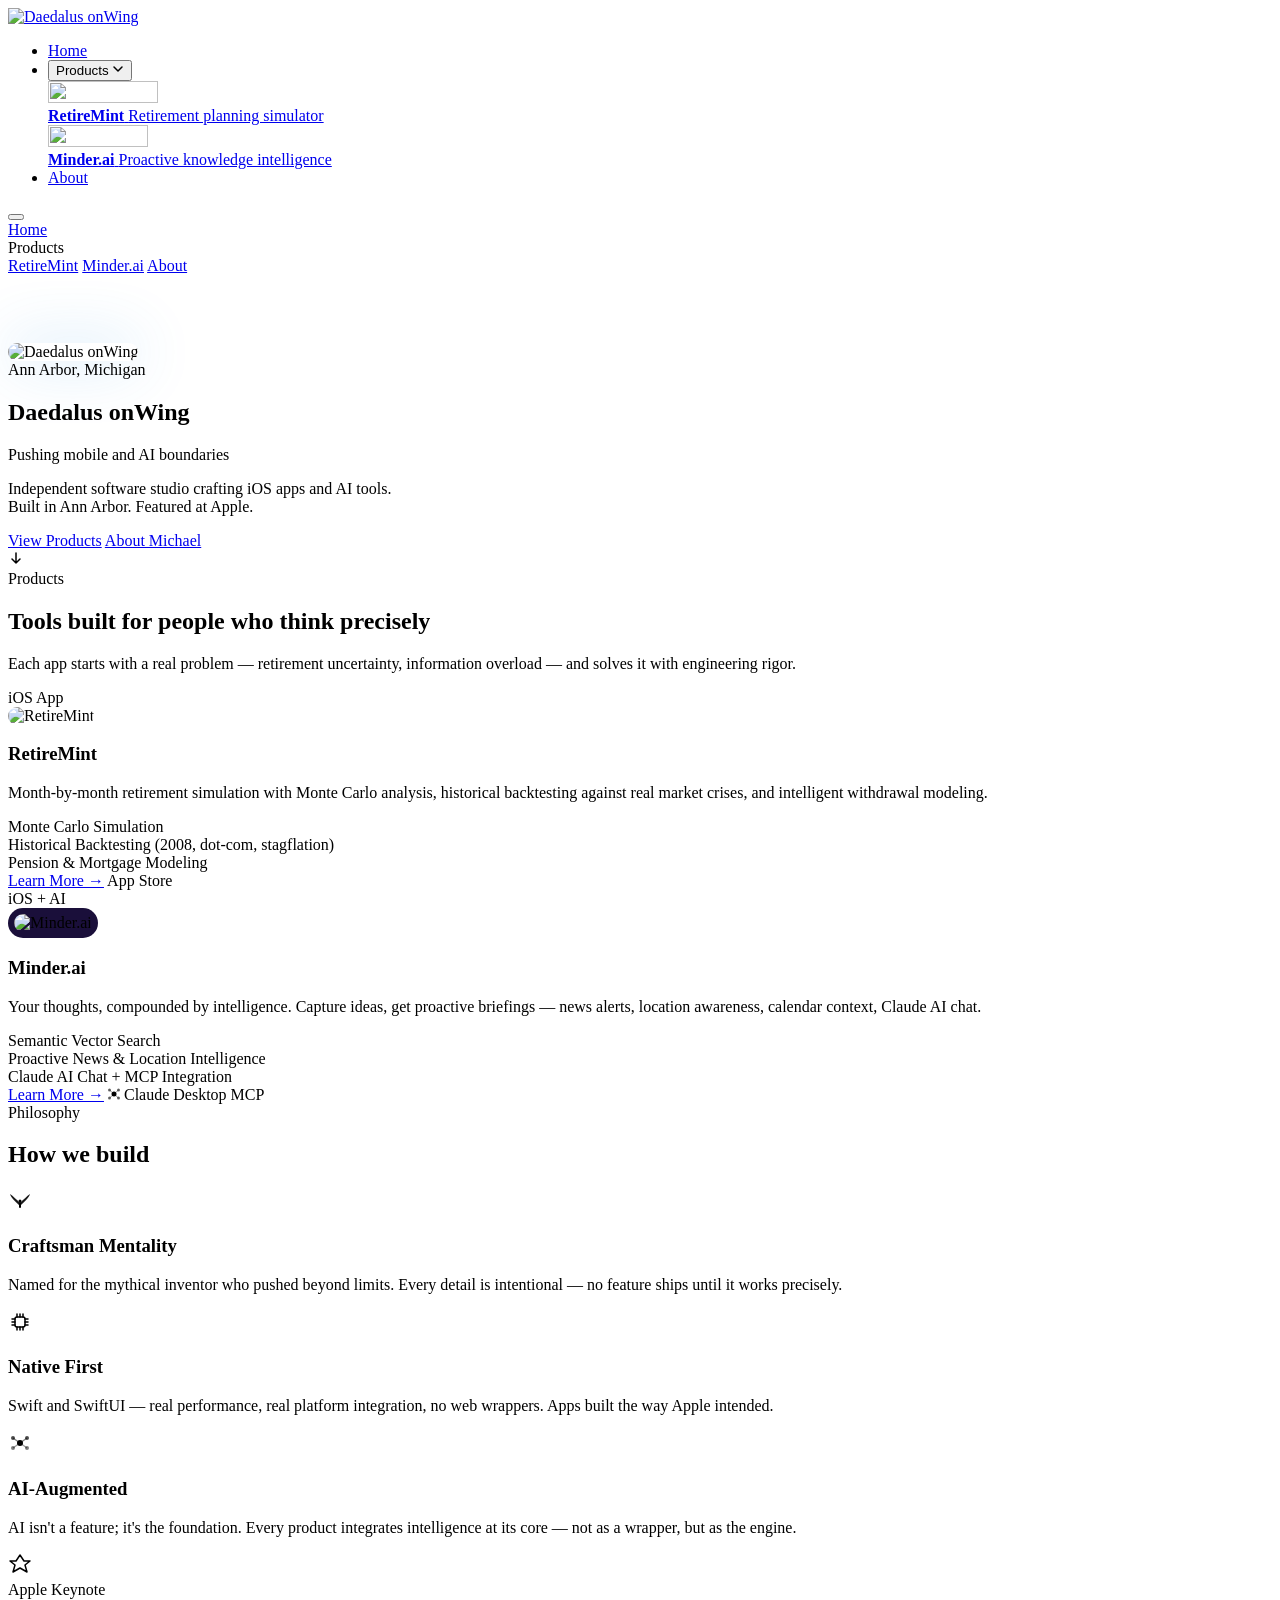
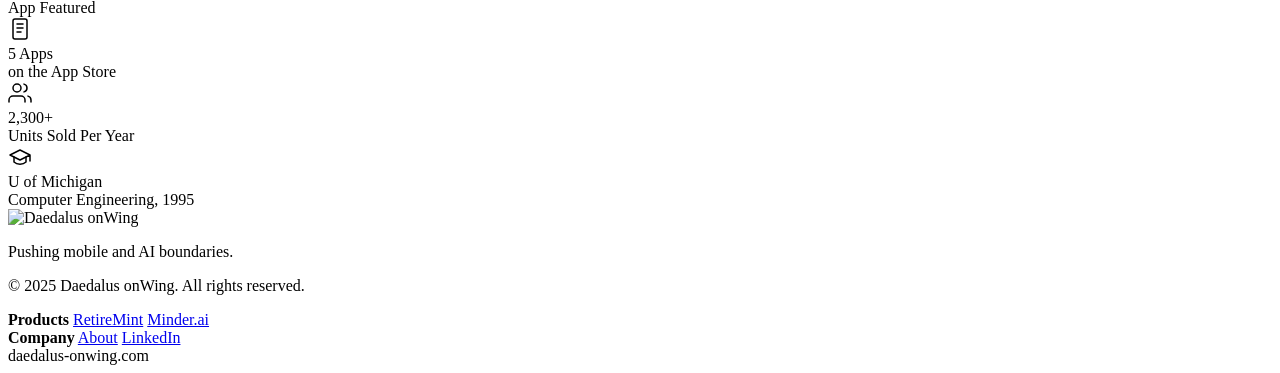
==== commit 9de11010: "Fix asset paths for GitHub Pages subdirectory deployment Switch all internal paths from root-relativ" ====
--- a/index.html
+++ b/index.html
@@ -3,6 +3,7 @@
 <head>
   <meta charset="UTF-8">
   <meta name="viewport" content="width=device-width, initial-scale=1.0">
+  <base href="/daedalus-onwing/">
   <title>Daedalus onWing — Pushing Mobile and AI Boundaries</title>
   <meta name="description" content="Independent software studio crafting iOS apps and AI tools. Home of RetireMint and Minder.ai. Built in Ann Arbor. Featured at Apple.">
   <meta property="og:type" content="website">
@@ -12,18 +13,18 @@
   <link rel="preconnect" href="https://fonts.googleapis.com">
   <link rel="preconnect" href="https://fonts.gstatic.com" crossorigin>
   <link href="https://fonts.googleapis.com/css2?family=Inter:wght@300;400;500;600;700&family=Space+Grotesk:wght@400;500;600;700&display=swap" rel="stylesheet">
-  <link rel="stylesheet" href="/assets/css/main.css">
+  <link rel="stylesheet" href="assets/css/main.css">
 </head>
 <body>
 
 <!-- ── Navigation ── -->
 <nav class="nav" id="nav">
   <div class="nav-inner container">
-    <a href="/index.html" class="nav-logo">
-      <img src="/assets/svg/logo-daedalus.svg" alt="Daedalus onWing" height="32" width="160">
+    <a href="index.html" class="nav-logo">
+      <img src="assets/svg/logo-daedalus.svg" alt="Daedalus onWing" height="32" width="160">
     </a>
     <ul class="nav-links">
-      <li><a href="/index.html" class="nav-link active">Home</a></li>
+      <li><a href="index.html" class="nav-link active">Home</a></li>
       <li class="nav-item-dropdown">
         <button class="nav-link nav-dropdown-trigger" aria-expanded="false" aria-haspopup="true">
           Products
@@ -32,16 +33,16 @@
           </svg>
         </button>
         <div class="nav-dropdown">
-          <a href="/products/retiremint.html" class="nav-dropdown-item">
-            <img src="/assets/svg/logo-retiremint.svg" height="22" width="110" alt="">
+          <a href="products/retiremint.html" class="nav-dropdown-item">
+            <img src="assets/svg/logo-retiremint.svg" height="22" width="110" alt="">
             <div>
               <strong>RetireMint</strong>
               <span>Retirement planning simulator</span>
             </div>
           </a>
           <div class="nav-dropdown-divider"></div>
-          <a href="/products/minder-ai.html" class="nav-dropdown-item">
-            <img src="/assets/svg/logo-minder.svg" height="22" width="100" alt="">
+          <a href="products/minder-ai.html" class="nav-dropdown-item">
+            <img src="assets/svg/logo-minder.svg" height="22" width="100" alt="">
             <div>
               <strong>Minder.ai</strong>
               <span>Proactive knowledge intelligence</span>
@@ -49,18 +50,18 @@
           </a>
         </div>
       </li>
-      <li><a href="/about.html" class="nav-link">About</a></li>
+      <li><a href="about.html" class="nav-link">About</a></li>
     </ul>
     <button class="nav-hamburger" aria-label="Open menu" aria-expanded="false">
       <span></span><span></span><span></span>
     </button>
   </div>
   <div class="nav-mobile-drawer">
-    <a href="/index.html" class="nav-mobile-link">Home</a>
+    <a href="index.html" class="nav-mobile-link">Home</a>
     <div class="nav-mobile-label">Products</div>
-    <a href="/products/retiremint.html" class="nav-mobile-link nav-mobile-link--sub">RetireMint</a>
-    <a href="/products/minder-ai.html"  class="nav-mobile-link nav-mobile-link--sub">Minder.ai</a>
-    <a href="/about.html" class="nav-mobile-link">About</a>
+    <a href="products/retiremint.html" class="nav-mobile-link nav-mobile-link--sub">RetireMint</a>
+    <a href="products/minder-ai.html"  class="nav-mobile-link nav-mobile-link--sub">Minder.ai</a>
+    <a href="about.html" class="nav-mobile-link">About</a>
   </div>
 </nav>
 
@@ -69,7 +70,7 @@
   <!-- ── Hero ── -->
   <section class="hero hero-glow-brand">
     <div class="hero-content">
-      <img src="/assets/images/hero-daedalus.png"
+      <img src="assets/images/hero-daedalus.png"
            alt="Daedalus onWing" class="hero-logo animate-in"
            width="160" height="160"
            style="border-radius: 28px; box-shadow: 0 0 60px rgba(61,155,233,0.3);">
@@ -86,7 +87,7 @@
       </p>
       <div class="hero-cta animate-in" style="--delay:380ms">
         <a href="#products" class="btn btn-primary">View Products</a>
-        <a href="/about.html" class="btn btn-ghost">About Michael</a>
+        <a href="about.html" class="btn btn-ghost">About Michael</a>
       </div>
     </div>
     <div class="scroll-indicator">
@@ -111,7 +112,7 @@
           <div class="product-card-header">
             <span class="badge badge-mint">iOS App</span>
           </div>
-          <img src="/assets/images/retiremint-logo.png"
+          <img src="assets/images/retiremint-logo.png"
                alt="RetireMint" class="product-logo"
                width="72" height="72"
                style="border-radius: 16px;">
@@ -134,7 +135,7 @@
             </div>
           </div>
           <div class="product-card-footer">
-            <a href="/products/retiremint.html" class="btn btn-sm btn-mint">Learn More →</a>
+            <a href="products/retiremint.html" class="btn btn-sm btn-mint">Learn More →</a>
             <span class="badge badge-neutral">App Store</span>
           </div>
         </div>
@@ -144,7 +145,7 @@
           <div class="product-card-header">
             <span class="badge badge-mind">iOS + AI</span>
           </div>
-          <img src="/assets/images/minder-appname.png"
+          <img src="assets/images/minder-appname.png"
                alt="Minder.ai" class="product-logo"
                width="72" height="72"
                style="border-radius: 16px; object-fit: contain; background: #1a0f3a; padding: 6px;">
@@ -167,7 +168,7 @@
             </div>
           </div>
           <div class="product-card-footer">
-            <a href="/products/minder-ai.html" class="btn btn-sm btn-mind">Learn More →</a>
+            <a href="products/minder-ai.html" class="btn btn-sm btn-mind">Learn More →</a>
             <span class="mcp-pill">
               <svg width="12" height="12" viewBox="0 0 12 12" fill="none">
                 <circle cx="6" cy="6" r="2.5" fill="currentColor"/>
@@ -297,19 +298,19 @@
   <div class="container">
     <div class="footer-inner">
       <div class="footer-brand">
-        <img src="/assets/svg/logo-daedalus.svg" alt="Daedalus onWing" height="28" width="140">
+        <img src="assets/svg/logo-daedalus.svg" alt="Daedalus onWing" height="28" width="140">
         <p class="footer-tagline">Pushing mobile and AI boundaries.</p>
         <p class="footer-copy">© 2025 Daedalus onWing. All rights reserved.</p>
       </div>
       <nav class="footer-nav">
         <div class="footer-col">
           <strong>Products</strong>
-          <a href="/products/retiremint.html">RetireMint</a>
-          <a href="/products/minder-ai.html">Minder.ai</a>
+          <a href="products/retiremint.html">RetireMint</a>
+          <a href="products/minder-ai.html">Minder.ai</a>
         </div>
         <div class="footer-col">
           <strong>Company</strong>
-          <a href="/about.html">About</a>
+          <a href="about.html">About</a>
           <a href="https://www.linkedin.com/in/MichaelASuarez" target="_blank" rel="noopener noreferrer">LinkedIn</a>
         </div>
       </nav>
@@ -318,6 +319,6 @@
   </div>
 </footer>
 
-<script src="/assets/js/main.js"></script>
+<script src="assets/js/main.js"></script>
 </body>
 </html>
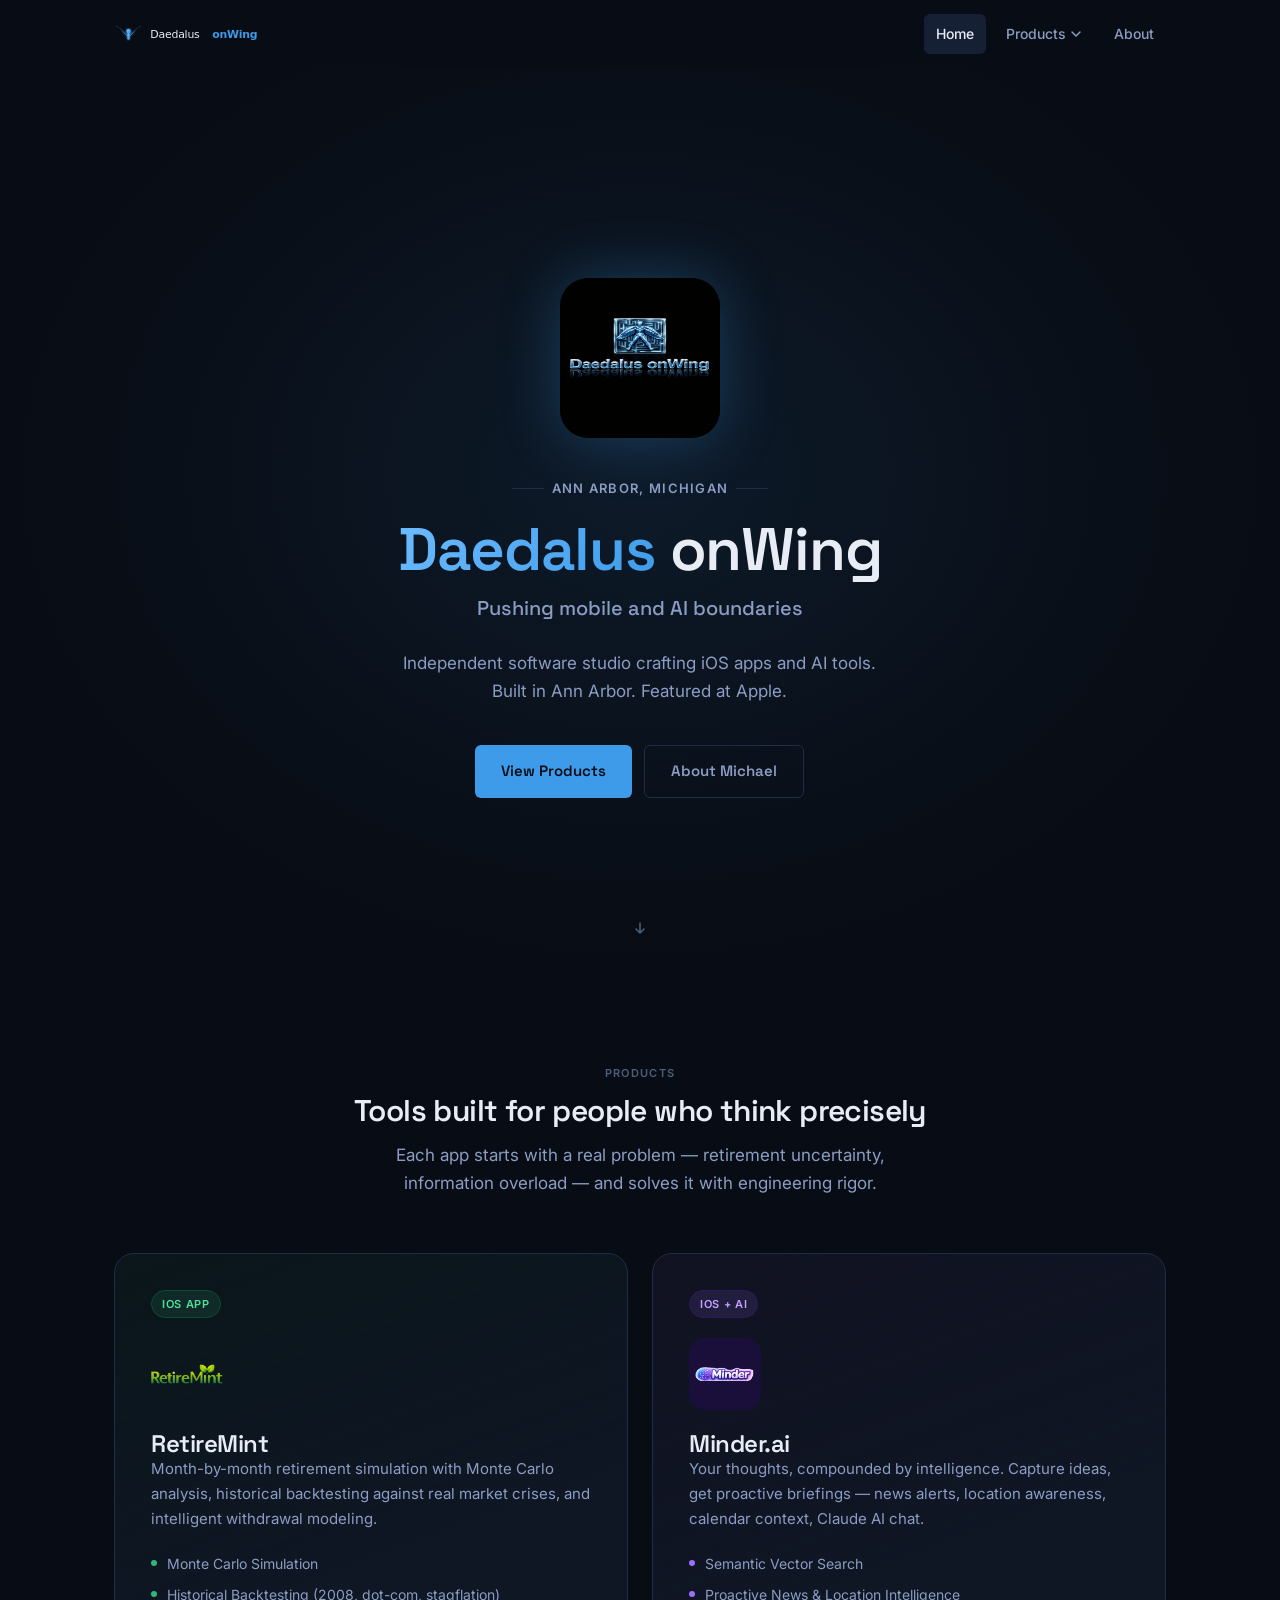
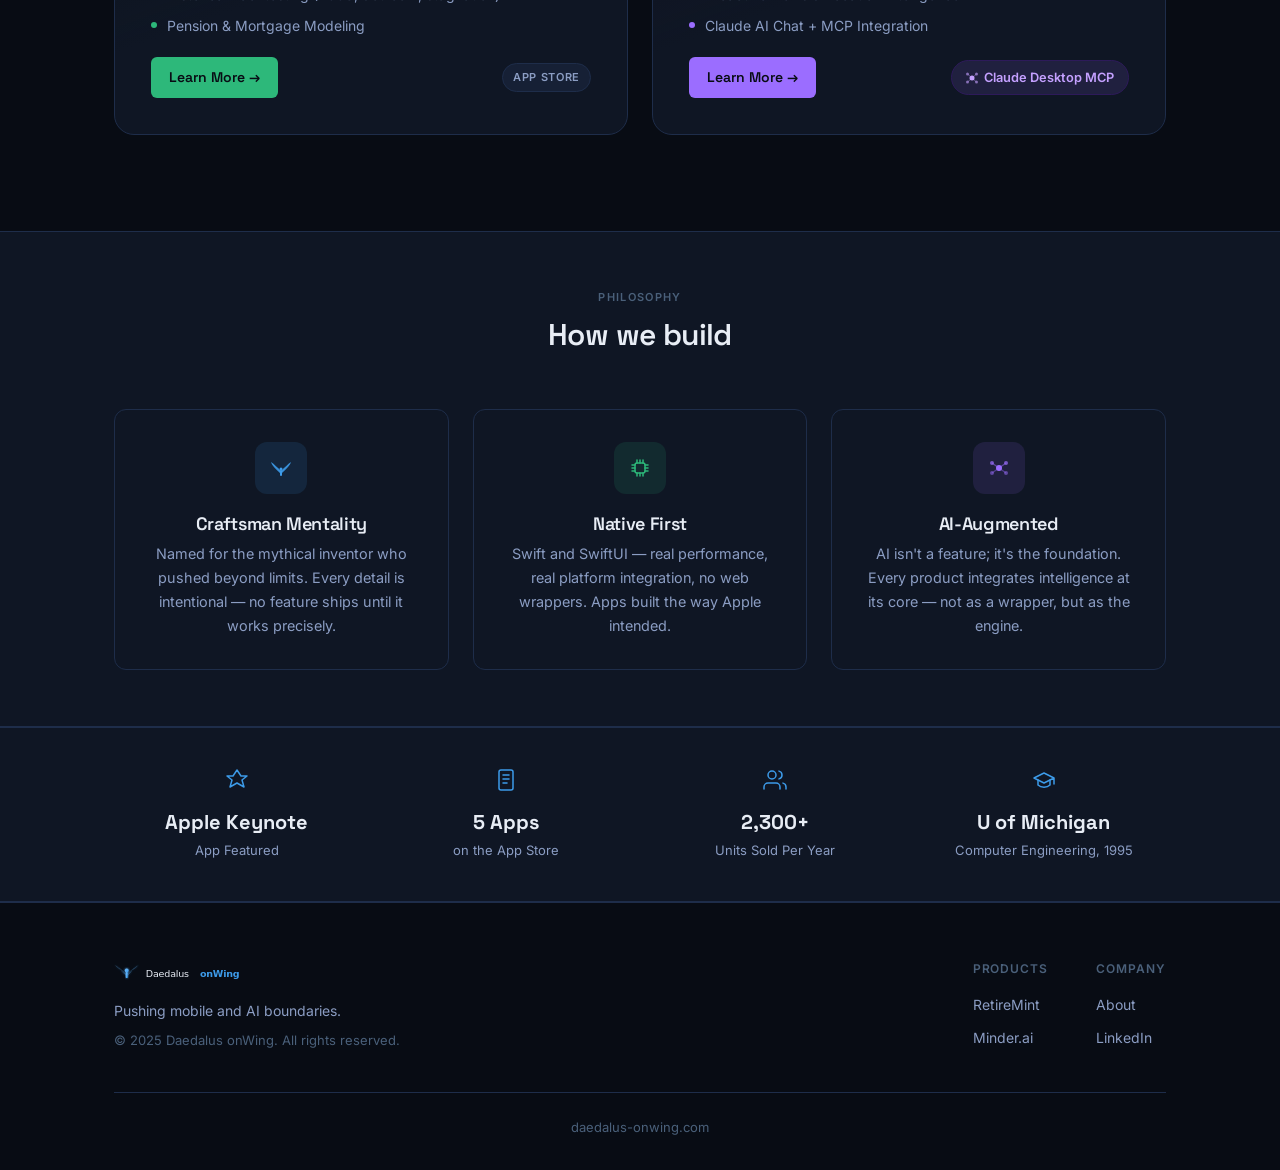
==== commit 08f31549: "Restore root-relative paths now that custom domain is active Remove base href workaround; use /asset" ====
--- a/index.html
+++ b/index.html
@@ -3,7 +3,6 @@
 <head>
   <meta charset="UTF-8">
   <meta name="viewport" content="width=device-width, initial-scale=1.0">
-  <base href="/daedalus-onwing/">
   <title>Daedalus onWing — Pushing Mobile and AI Boundaries</title>
   <meta name="description" content="Independent software studio crafting iOS apps and AI tools. Home of RetireMint and Minder.ai. Built in Ann Arbor. Featured at Apple.">
   <meta property="og:type" content="website">
@@ -13,18 +12,18 @@
   <link rel="preconnect" href="https://fonts.googleapis.com">
   <link rel="preconnect" href="https://fonts.gstatic.com" crossorigin>
   <link href="https://fonts.googleapis.com/css2?family=Inter:wght@300;400;500;600;700&family=Space+Grotesk:wght@400;500;600;700&display=swap" rel="stylesheet">
-  <link rel="stylesheet" href="assets/css/main.css">
+  <link rel="stylesheet" href="/assets/css/main.css">
 </head>
 <body>
 
 <!-- ── Navigation ── -->
 <nav class="nav" id="nav">
   <div class="nav-inner container">
-    <a href="index.html" class="nav-logo">
-      <img src="assets/svg/logo-daedalus.svg" alt="Daedalus onWing" height="32" width="160">
+    <a href="/index.html" class="nav-logo">
+      <img src="/assets/svg/logo-daedalus.svg" alt="Daedalus onWing" height="32" width="160">
     </a>
     <ul class="nav-links">
-      <li><a href="index.html" class="nav-link active">Home</a></li>
+      <li><a href="/index.html" class="nav-link active">Home</a></li>
       <li class="nav-item-dropdown">
         <button class="nav-link nav-dropdown-trigger" aria-expanded="false" aria-haspopup="true">
           Products
@@ -33,16 +32,16 @@
           </svg>
         </button>
         <div class="nav-dropdown">
-          <a href="products/retiremint.html" class="nav-dropdown-item">
-            <img src="assets/svg/logo-retiremint.svg" height="22" width="110" alt="">
+          <a href="/products/retiremint.html" class="nav-dropdown-item">
+            <img src="/assets/svg/logo-retiremint.svg" height="22" width="110" alt="">
             <div>
               <strong>RetireMint</strong>
               <span>Retirement planning simulator</span>
             </div>
           </a>
           <div class="nav-dropdown-divider"></div>
-          <a href="products/minder-ai.html" class="nav-dropdown-item">
-            <img src="assets/svg/logo-minder.svg" height="22" width="100" alt="">
+          <a href="/products/minder-ai.html" class="nav-dropdown-item">
+            <img src="/assets/svg/logo-minder.svg" height="22" width="100" alt="">
             <div>
               <strong>Minder.ai</strong>
               <span>Proactive knowledge intelligence</span>
@@ -50,18 +49,18 @@
           </a>
         </div>
       </li>
-      <li><a href="about.html" class="nav-link">About</a></li>
+      <li><a href="/about.html" class="nav-link">About</a></li>
     </ul>
     <button class="nav-hamburger" aria-label="Open menu" aria-expanded="false">
       <span></span><span></span><span></span>
     </button>
   </div>
   <div class="nav-mobile-drawer">
-    <a href="index.html" class="nav-mobile-link">Home</a>
+    <a href="/index.html" class="nav-mobile-link">Home</a>
     <div class="nav-mobile-label">Products</div>
-    <a href="products/retiremint.html" class="nav-mobile-link nav-mobile-link--sub">RetireMint</a>
-    <a href="products/minder-ai.html"  class="nav-mobile-link nav-mobile-link--sub">Minder.ai</a>
-    <a href="about.html" class="nav-mobile-link">About</a>
+    <a href="/products/retiremint.html" class="nav-mobile-link nav-mobile-link--sub">RetireMint</a>
+    <a href="/products/minder-ai.html"  class="nav-mobile-link nav-mobile-link--sub">Minder.ai</a>
+    <a href="/about.html" class="nav-mobile-link">About</a>
   </div>
 </nav>
 
@@ -70,7 +69,7 @@
   <!-- ── Hero ── -->
   <section class="hero hero-glow-brand">
     <div class="hero-content">
-      <img src="assets/images/hero-daedalus.png"
+      <img src="/assets/images/hero-daedalus.png"
            alt="Daedalus onWing" class="hero-logo animate-in"
            width="160" height="160"
            style="border-radius: 28px; box-shadow: 0 0 60px rgba(61,155,233,0.3);">
@@ -87,7 +86,7 @@
       </p>
       <div class="hero-cta animate-in" style="--delay:380ms">
         <a href="#products" class="btn btn-primary">View Products</a>
-        <a href="about.html" class="btn btn-ghost">About Michael</a>
+        <a href="/about.html" class="btn btn-ghost">About Michael</a>
       </div>
     </div>
     <div class="scroll-indicator">
@@ -112,7 +111,7 @@
           <div class="product-card-header">
             <span class="badge badge-mint">iOS App</span>
           </div>
-          <img src="assets/images/retiremint-logo.png"
+          <img src="/assets/images/retiremint-logo.png"
                alt="RetireMint" class="product-logo"
                width="72" height="72"
                style="border-radius: 16px;">
@@ -135,7 +134,7 @@
             </div>
           </div>
           <div class="product-card-footer">
-            <a href="products/retiremint.html" class="btn btn-sm btn-mint">Learn More →</a>
+            <a href="/products/retiremint.html" class="btn btn-sm btn-mint">Learn More →</a>
             <span class="badge badge-neutral">App Store</span>
           </div>
         </div>
@@ -145,7 +144,7 @@
           <div class="product-card-header">
             <span class="badge badge-mind">iOS + AI</span>
           </div>
-          <img src="assets/images/minder-appname.png"
+          <img src="/assets/images/minder-appname.png"
                alt="Minder.ai" class="product-logo"
                width="72" height="72"
                style="border-radius: 16px; object-fit: contain; background: #1a0f3a; padding: 6px;">
@@ -168,7 +167,7 @@
             </div>
           </div>
           <div class="product-card-footer">
-            <a href="products/minder-ai.html" class="btn btn-sm btn-mind">Learn More →</a>
+            <a href="/products/minder-ai.html" class="btn btn-sm btn-mind">Learn More →</a>
             <span class="mcp-pill">
               <svg width="12" height="12" viewBox="0 0 12 12" fill="none">
                 <circle cx="6" cy="6" r="2.5" fill="currentColor"/>
@@ -298,19 +297,19 @@
   <div class="container">
     <div class="footer-inner">
       <div class="footer-brand">
-        <img src="assets/svg/logo-daedalus.svg" alt="Daedalus onWing" height="28" width="140">
+        <img src="/assets/svg/logo-daedalus.svg" alt="Daedalus onWing" height="28" width="140">
         <p class="footer-tagline">Pushing mobile and AI boundaries.</p>
         <p class="footer-copy">© 2025 Daedalus onWing. All rights reserved.</p>
       </div>
       <nav class="footer-nav">
         <div class="footer-col">
           <strong>Products</strong>
-          <a href="products/retiremint.html">RetireMint</a>
-          <a href="products/minder-ai.html">Minder.ai</a>
+          <a href="/products/retiremint.html">RetireMint</a>
+          <a href="/products/minder-ai.html">Minder.ai</a>
         </div>
         <div class="footer-col">
           <strong>Company</strong>
-          <a href="about.html">About</a>
+          <a href="/about.html">About</a>
           <a href="https://www.linkedin.com/in/MichaelASuarez" target="_blank" rel="noopener noreferrer">LinkedIn</a>
         </div>
       </nav>
@@ -319,6 +318,6 @@
   </div>
 </footer>
 
-<script src="assets/js/main.js"></script>
+<script src="/assets/js/main.js"></script>
 </body>
 </html>
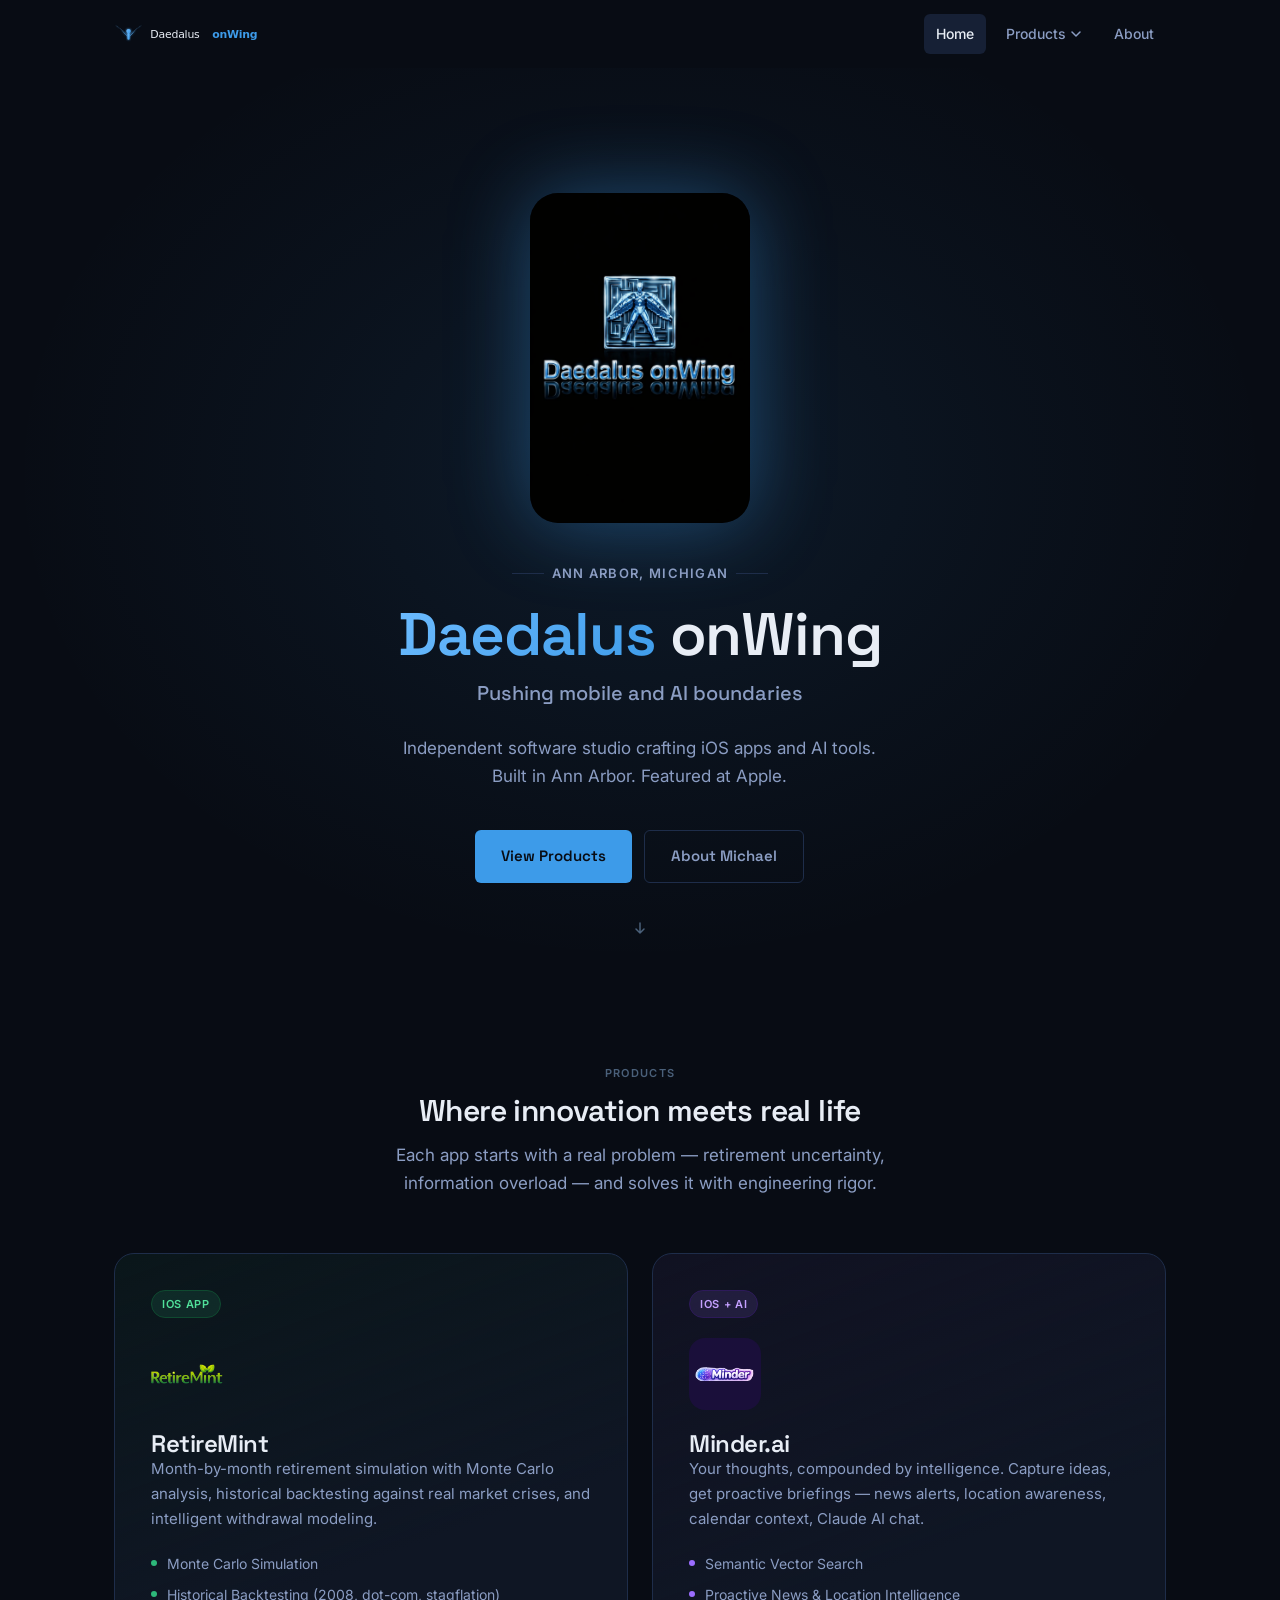
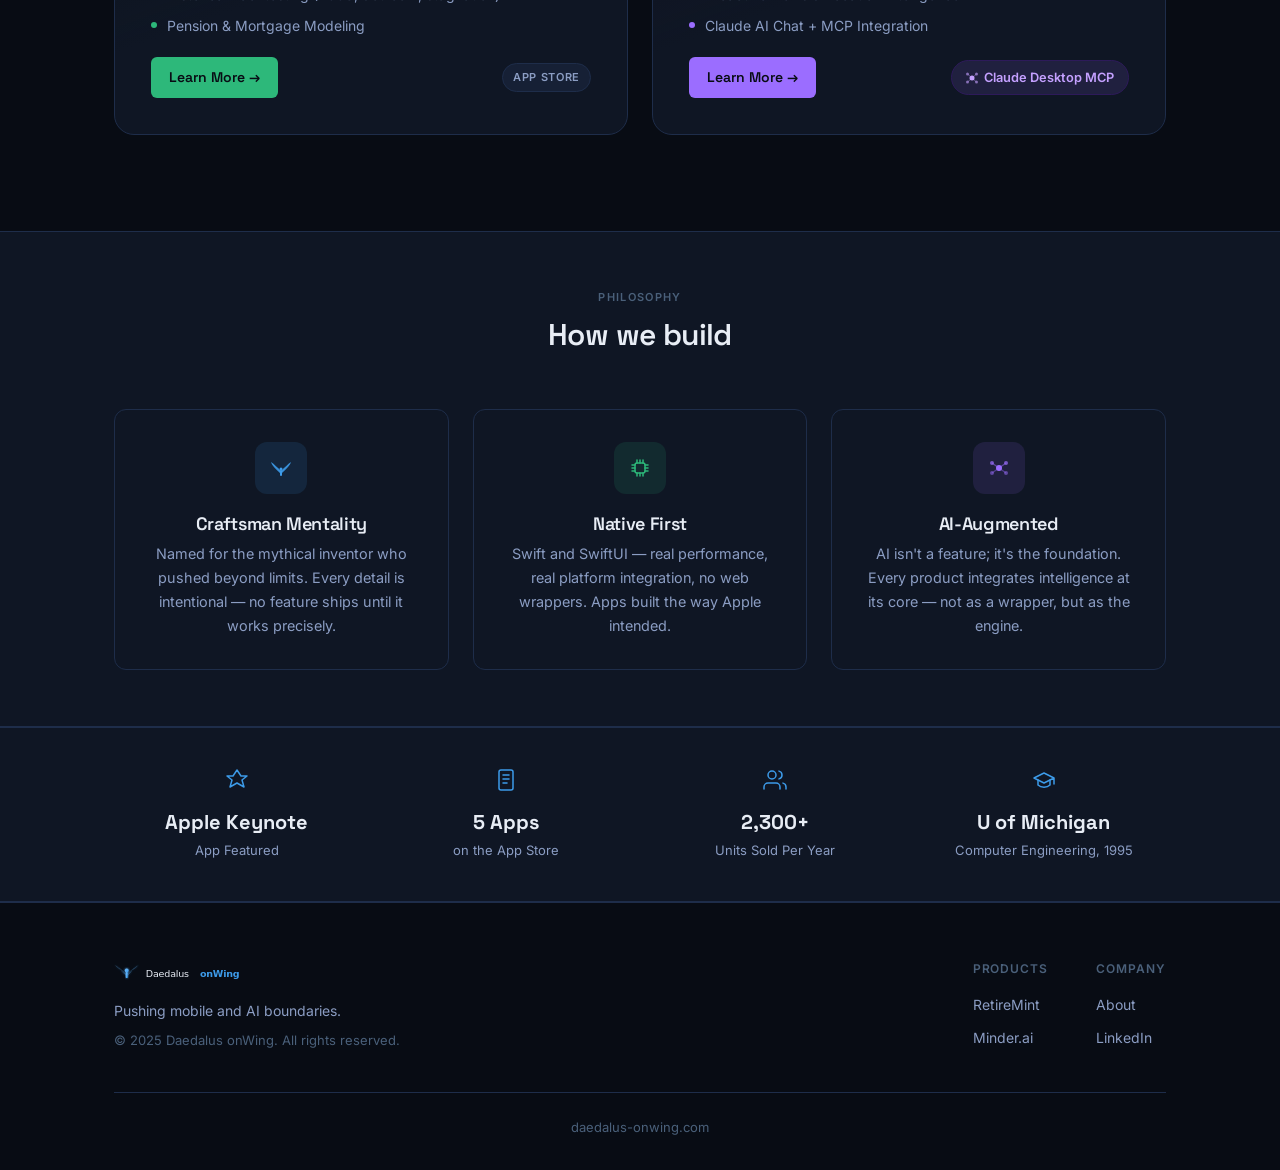
==== commit 0d9c1ce8: "Chagned tag line and fixed home page logo" ====
--- a/index.html
+++ b/index.html
@@ -13,6 +13,14 @@
   <link rel="preconnect" href="https://fonts.gstatic.com" crossorigin>
   <link href="https://fonts.googleapis.com/css2?family=Inter:wght@300;400;500;600;700&family=Space+Grotesk:wght@400;500;600;700&display=swap" rel="stylesheet">
   <link rel="stylesheet" href="/assets/css/main.css">
+  <!-- Google tag (gtag.js) -->
+  <script async src="https://www.googletagmanager.com/gtag/js?id=G-F9FZLNC073"></script>
+  <script>
+    window.dataLayer = window.dataLayer || [];
+    function gtag(){dataLayer.push(arguments);}
+    gtag('js', new Date());
+    gtag('config', 'G-F9FZLNC073');
+  </script>
 </head>
 <body>
 
@@ -71,8 +79,8 @@
     <div class="hero-content">
       <img src="/assets/images/hero-daedalus.png"
            alt="Daedalus onWing" class="hero-logo animate-in"
-           width="160" height="160"
-           style="border-radius: 28px; box-shadow: 0 0 60px rgba(61,155,233,0.3);">
+           width="220"
+           style="border-radius: 28px; box-shadow: 0 0 80px rgba(61,155,233,0.4);">
       <div class="hero-eyebrow animate-in" style="--delay:100ms">Ann Arbor, Michigan</div>
       <h1 class="animate-in" style="--delay:180ms">
         <span class="grad-brand">Daedalus</span> onWing
@@ -101,7 +109,7 @@
     <div class="container">
       <div class="section-header animate-in">
         <span class="section-label">Products</span>
-        <h2>Tools built for people who think precisely</h2>
+        <h2>Where innovation meets real life</h2>
         <p>Each app starts with a real problem — retirement uncertainty, information overload — and solves it with engineering rigor.</p>
       </div>
 
--- a/assets/css/main.css
+++ b/assets/css/main.css
@@ -359,7 +359,7 @@
     transparent 70%);
 }
 .hero-content { max-width: 720px; margin: 0 auto; position: relative; z-index: 1; }
-.hero-logo { margin: 0 auto 32px; display: block; }
+.hero-logo { margin: 0 auto 32px; display: block; height: auto; max-width: 100%; }
 .hero-eyebrow {
   display: inline-flex;
   align-items: center;
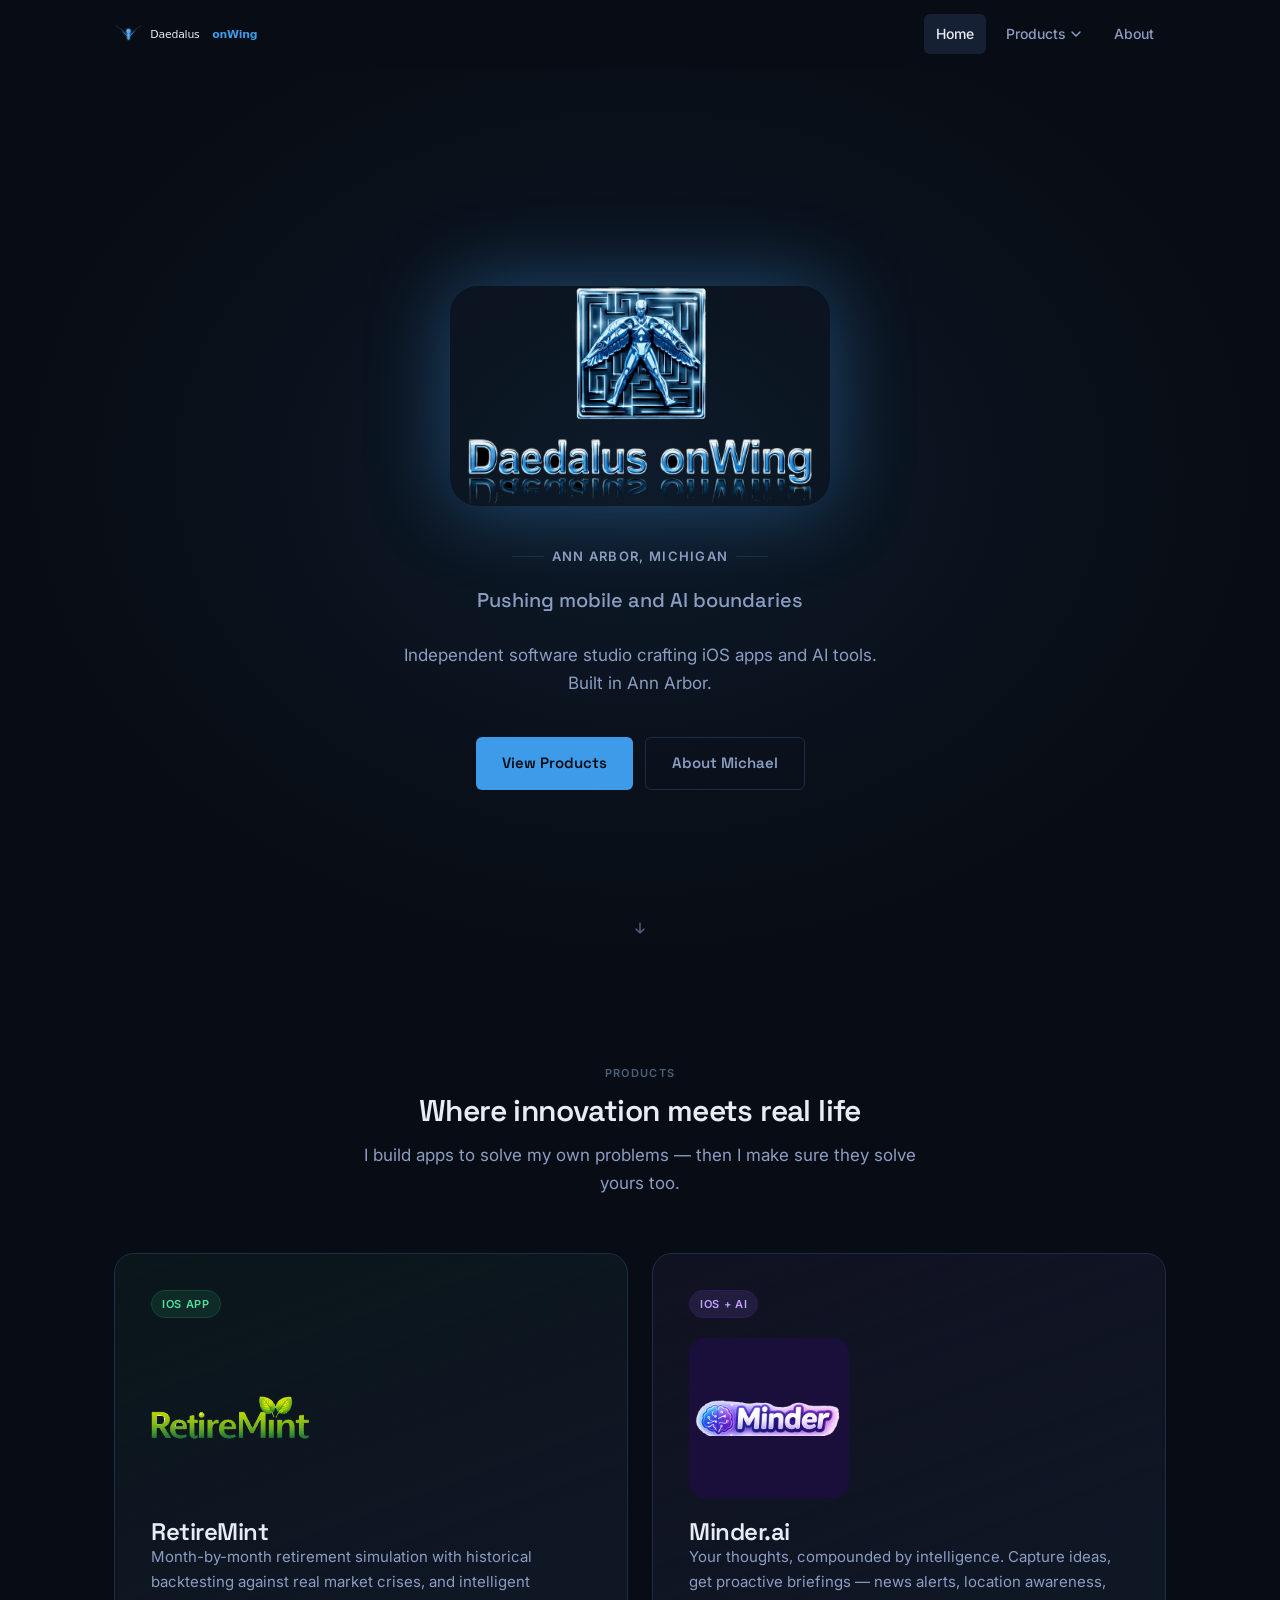
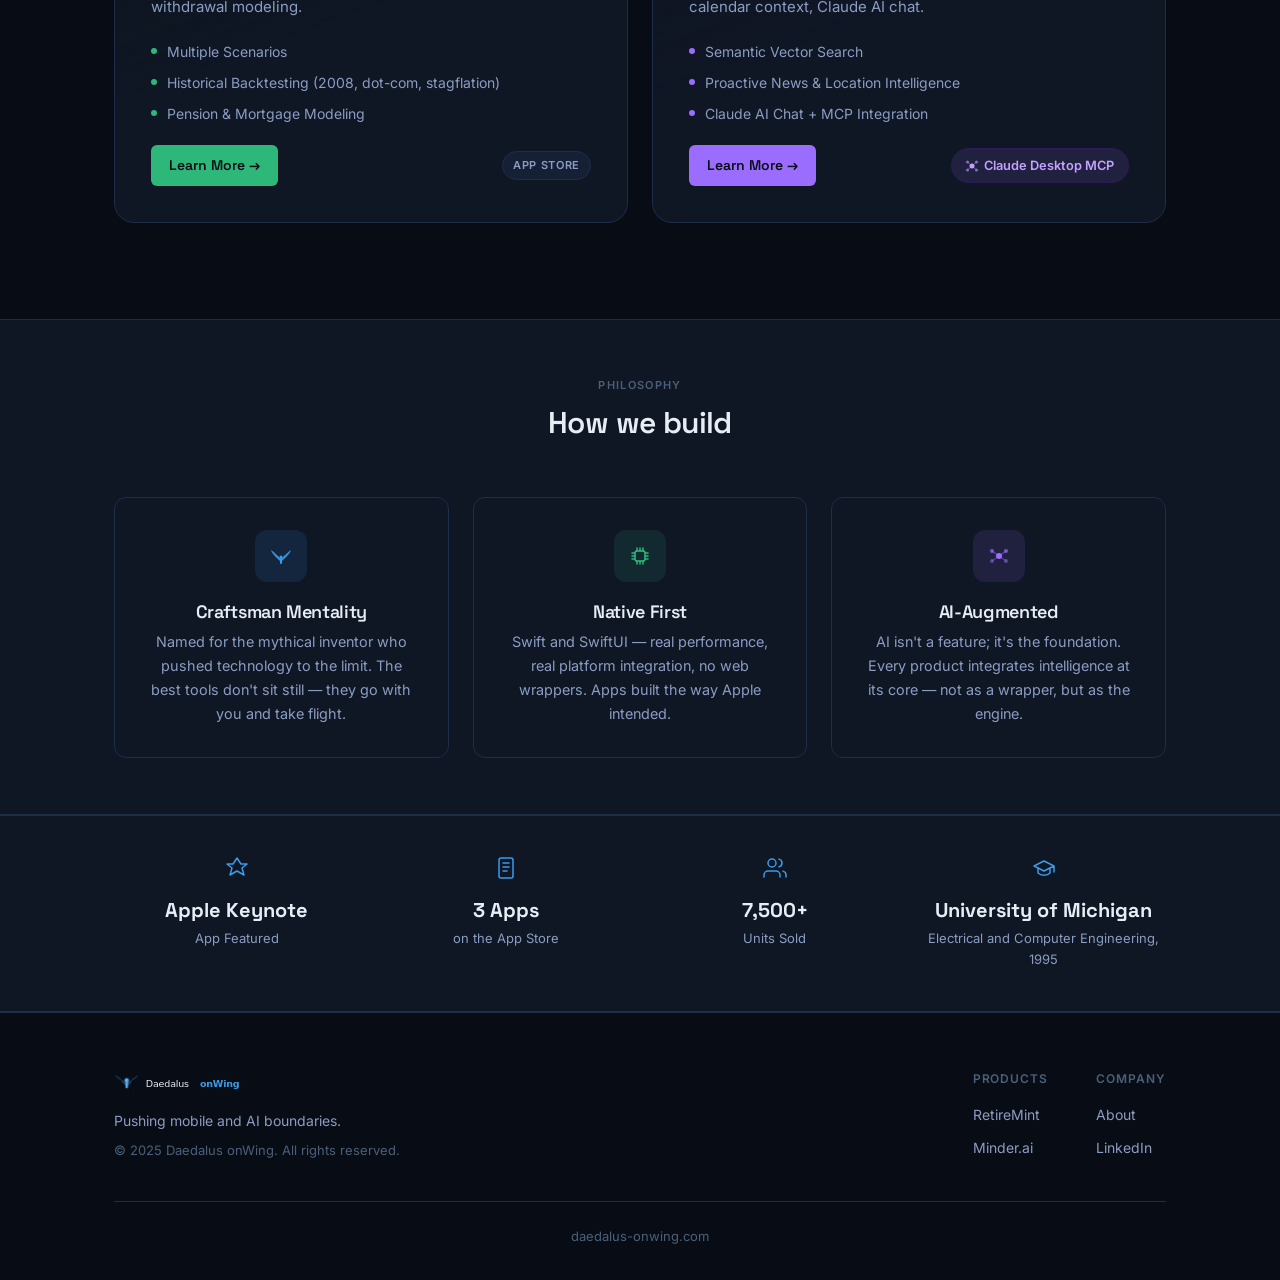
==== commit c2e41d0f: "Training" ====
--- a/index.html
+++ b/index.html
@@ -77,20 +77,17 @@
   <!-- ── Hero ── -->
   <section class="hero hero-glow-brand">
     <div class="hero-content">
-      <img src="/assets/images/hero-daedalus.png"
-           alt="Daedalus onWing" class="hero-logo animate-in"
-           width="220"
-           style="border-radius: 28px; box-shadow: 0 0 80px rgba(61,155,233,0.4);">
+      <div class="hero-logo-box animate-in">
+        <img src="/assets/images/hero-daedalus2.png"
+             alt="Daedalus onWing" class="hero-logo">
+      </div>
       <div class="hero-eyebrow animate-in" style="--delay:100ms">Ann Arbor, Michigan</div>
-      <h1 class="animate-in" style="--delay:180ms">
-        <span class="grad-brand">Daedalus</span> onWing
-      </h1>
       <p class="hero-tagline animate-in" style="--delay:240ms">
         Pushing mobile and AI boundaries
       </p>
       <p class="hero-desc animate-in" style="--delay:300ms">
         Independent software studio crafting iOS apps and AI tools.<br>
-        Built in Ann Arbor. Featured at Apple.
+        Built in Ann Arbor.
       </p>
       <div class="hero-cta animate-in" style="--delay:380ms">
         <a href="#products" class="btn btn-primary">View Products</a>
@@ -110,7 +107,7 @@
       <div class="section-header animate-in">
         <span class="section-label">Products</span>
         <h2>Where innovation meets real life</h2>
-        <p>Each app starts with a real problem — retirement uncertainty, information overload — and solves it with engineering rigor.</p>
+        <p>I build apps to solve my own problems — then I make sure they solve yours too.</p>
       </div>
 
       <div class="products-grid">
@@ -121,16 +118,16 @@
           </div>
           <img src="/assets/images/retiremint-logo.png"
                alt="RetireMint" class="product-logo"
-               width="72" height="72"
+               width="160" height="160"
                style="border-radius: 16px;">
           <div>
             <h3>RetireMint</h3>
-            <p>Month-by-month retirement simulation with Monte Carlo analysis, historical backtesting against real market crises, and intelligent withdrawal modeling.</p>
+            <p>Month-by-month retirement simulation with historical backtesting against real market crises, and intelligent withdrawal modeling.</p>
           </div>
           <div class="product-features">
             <div class="product-feature">
               <span class="product-feature-dot dot-mint"></span>
-              Monte Carlo Simulation
+              Multiple Scenarios
             </div>
             <div class="product-feature">
               <span class="product-feature-dot dot-mint"></span>
@@ -154,7 +151,7 @@
           </div>
           <img src="/assets/images/minder-appname.png"
                alt="Minder.ai" class="product-logo"
-               width="72" height="72"
+               width="160" height="160"
                style="border-radius: 16px; object-fit: contain; background: #1a0f3a; padding: 6px;">
           <div>
             <h3>Minder.ai</h3>
@@ -215,7 +212,7 @@
             </svg>
           </div>
           <h3>Craftsman Mentality</h3>
-          <p>Named for the mythical inventor who pushed beyond limits. Every detail is intentional — no feature ships until it works precisely.</p>
+          <p>Named for the mythical inventor who pushed technology to the limit. The best tools don't sit still — they go with you and take flight.</p>
         </div>
         <div class="philosophy-card animate-in" style="--delay:140ms">
           <div class="philosophy-icon" style="background: var(--mint-glow); color: var(--mint);">
@@ -270,7 +267,7 @@
               <path d="M9 7h6M9 11h6M9 15h4" stroke="currentColor" stroke-width="1.5" stroke-linecap="round"/>
             </svg>
           </div>
-          <div class="cred-value">5 Apps</div>
+          <div class="cred-value">3 Apps</div>
           <div class="cred-label">on the App Store</div>
         </div>
         <div class="cred-item animate-in" style="--delay:160ms">
@@ -281,8 +278,8 @@
               <path d="M23 21v-2a4 4 0 0 0-3-3.87M16 3.13a4 4 0 0 1 0 7.75" stroke="currentColor" stroke-width="1.5" stroke-linecap="round"/>
             </svg>
           </div>
-          <div class="cred-value">2,300+</div>
-          <div class="cred-label">Units Sold Per Year</div>
+          <div class="cred-value">7,500+</div>
+          <div class="cred-label">Units Sold</div>
         </div>
         <div class="cred-item animate-in" style="--delay:240ms">
           <div class="cred-icon">
@@ -291,8 +288,8 @@
               <path d="M6 12v5c3 3 9 3 12 0v-5" stroke="currentColor" stroke-width="1.5" stroke-linecap="round"/>
             </svg>
           </div>
-          <div class="cred-value">U of Michigan</div>
-          <div class="cred-label">Computer Engineering, 1995</div>
+          <div class="cred-value">University of Michigan</div>
+          <div class="cred-label">Electrical and Computer Engineering, 1995</div>
         </div>
       </div>
     </div>
--- a/assets/css/main.css
+++ b/assets/css/main.css
@@ -359,7 +359,19 @@
     transparent 70%);
 }
 .hero-content { max-width: 720px; margin: 0 auto; position: relative; z-index: 1; }
-.hero-logo { margin: 0 auto 32px; display: block; height: auto; max-width: 100%; }
+.hero-logo-box {
+  margin: 0 auto 32px;
+  width: 380px;
+  max-width: 100%;
+  height: 220px;
+  border-radius: 28px;
+  box-shadow: 0 0 80px rgba(61,155,233,0.4);
+  overflow: hidden;
+  display: flex;
+  align-items: center;
+  justify-content: center;
+}
+.hero-logo { height: 100%; width: auto; display: block; }
 .hero-eyebrow {
   display: inline-flex;
   align-items: center;
@@ -458,7 +470,7 @@
 .product-card-mind:hover { border-color: var(--mind); box-shadow: 0 12px 48px var(--mind-glow); }
 
 .product-card-header { display: flex; align-items: flex-start; justify-content: space-between; gap: 12px; }
-.product-logo { border-radius: var(--radius-sm); object-fit: contain; }
+.product-logo { border-radius: var(--radius-sm); object-fit: contain; width: 160px; height: 160px; }
 .product-card h3 { margin: 0; font-size: 1.5rem; }
 .product-card p { font-size: 0.9375rem; margin: 0; }
 .product-features { display: flex; flex-direction: column; gap: 8px; }
